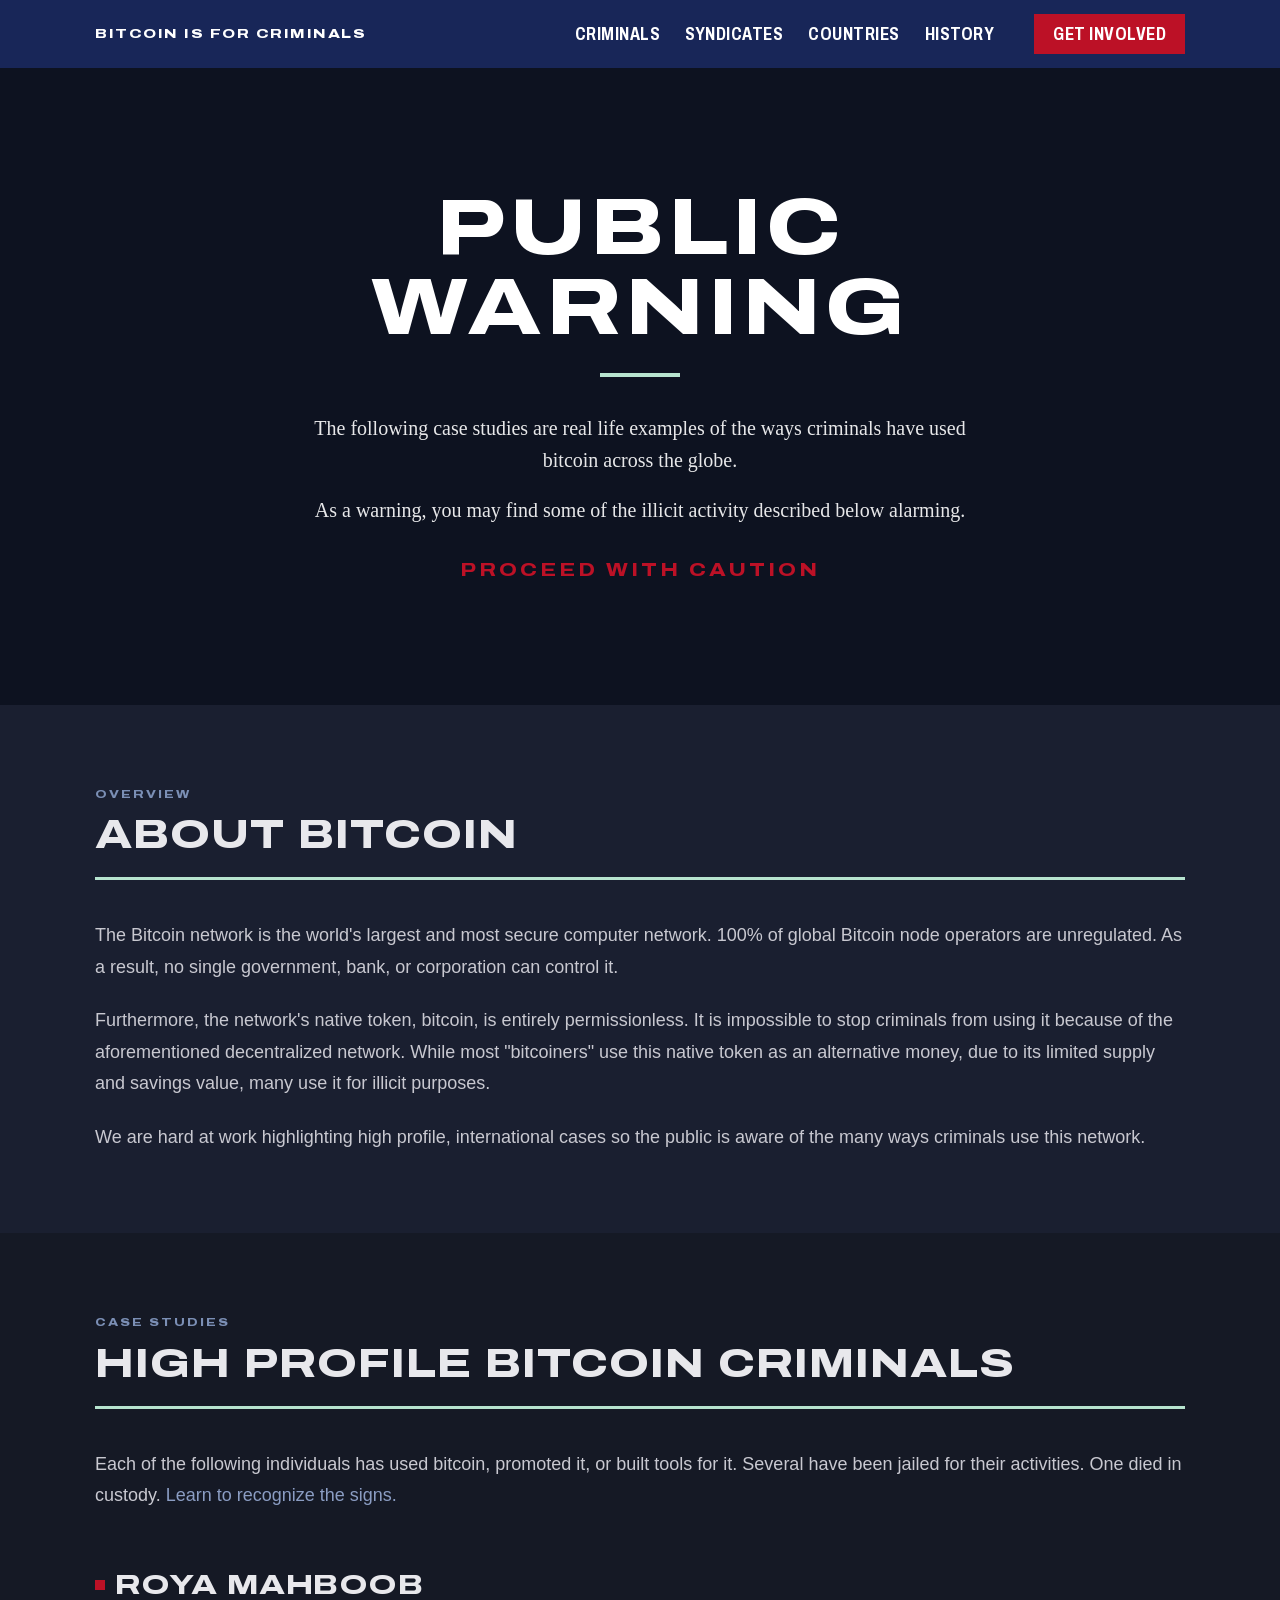
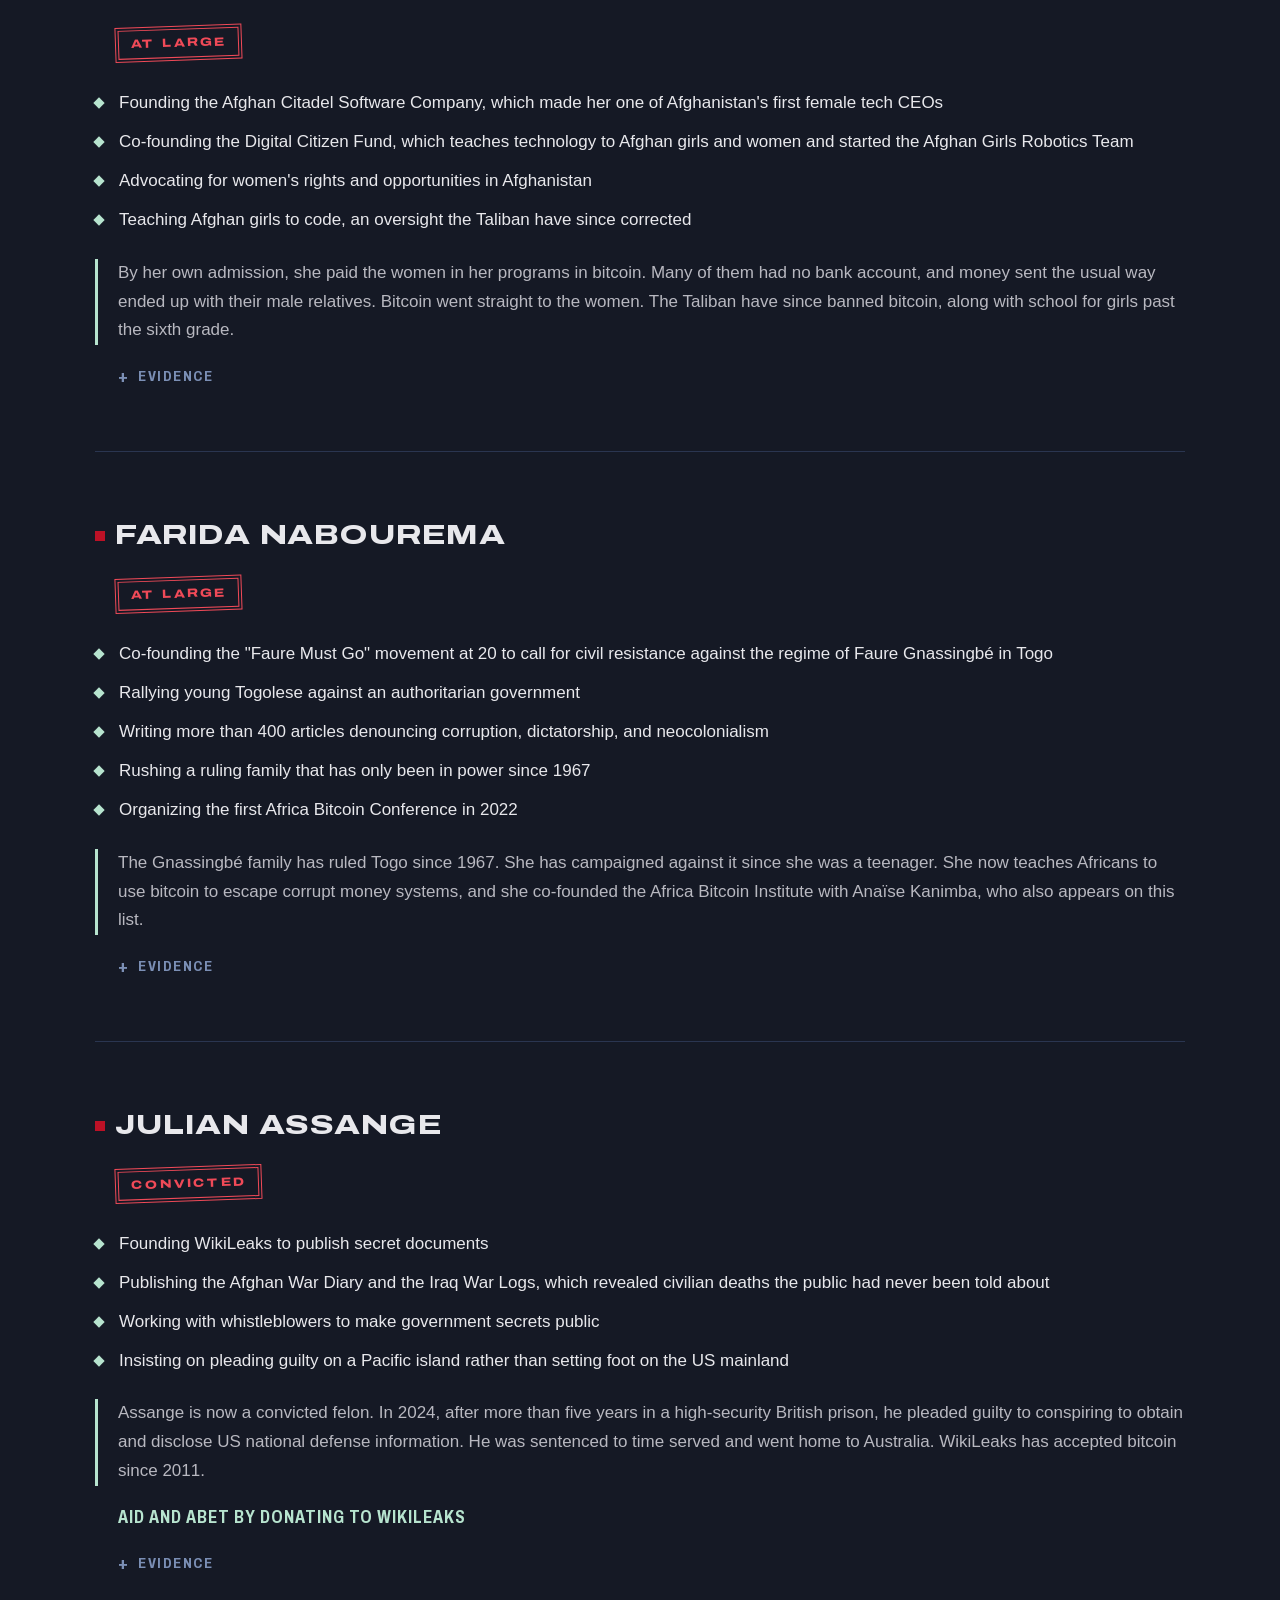
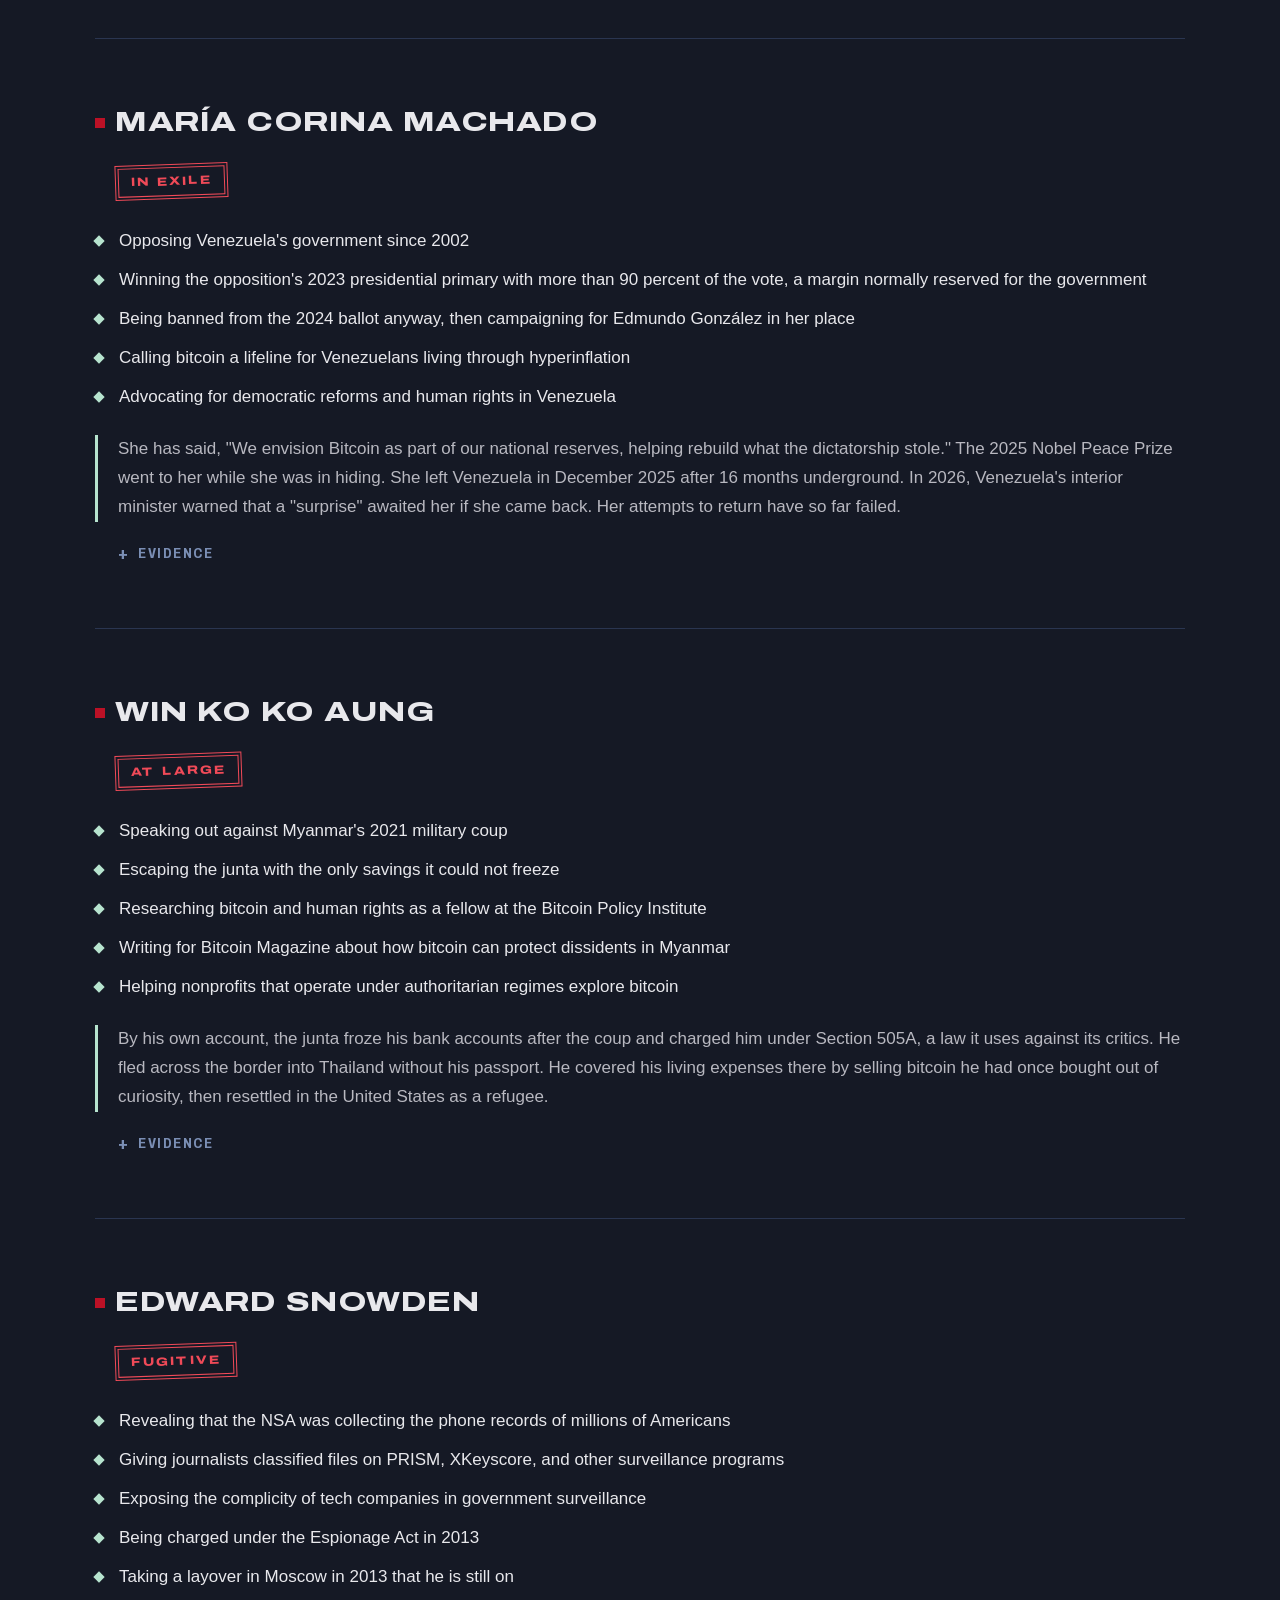
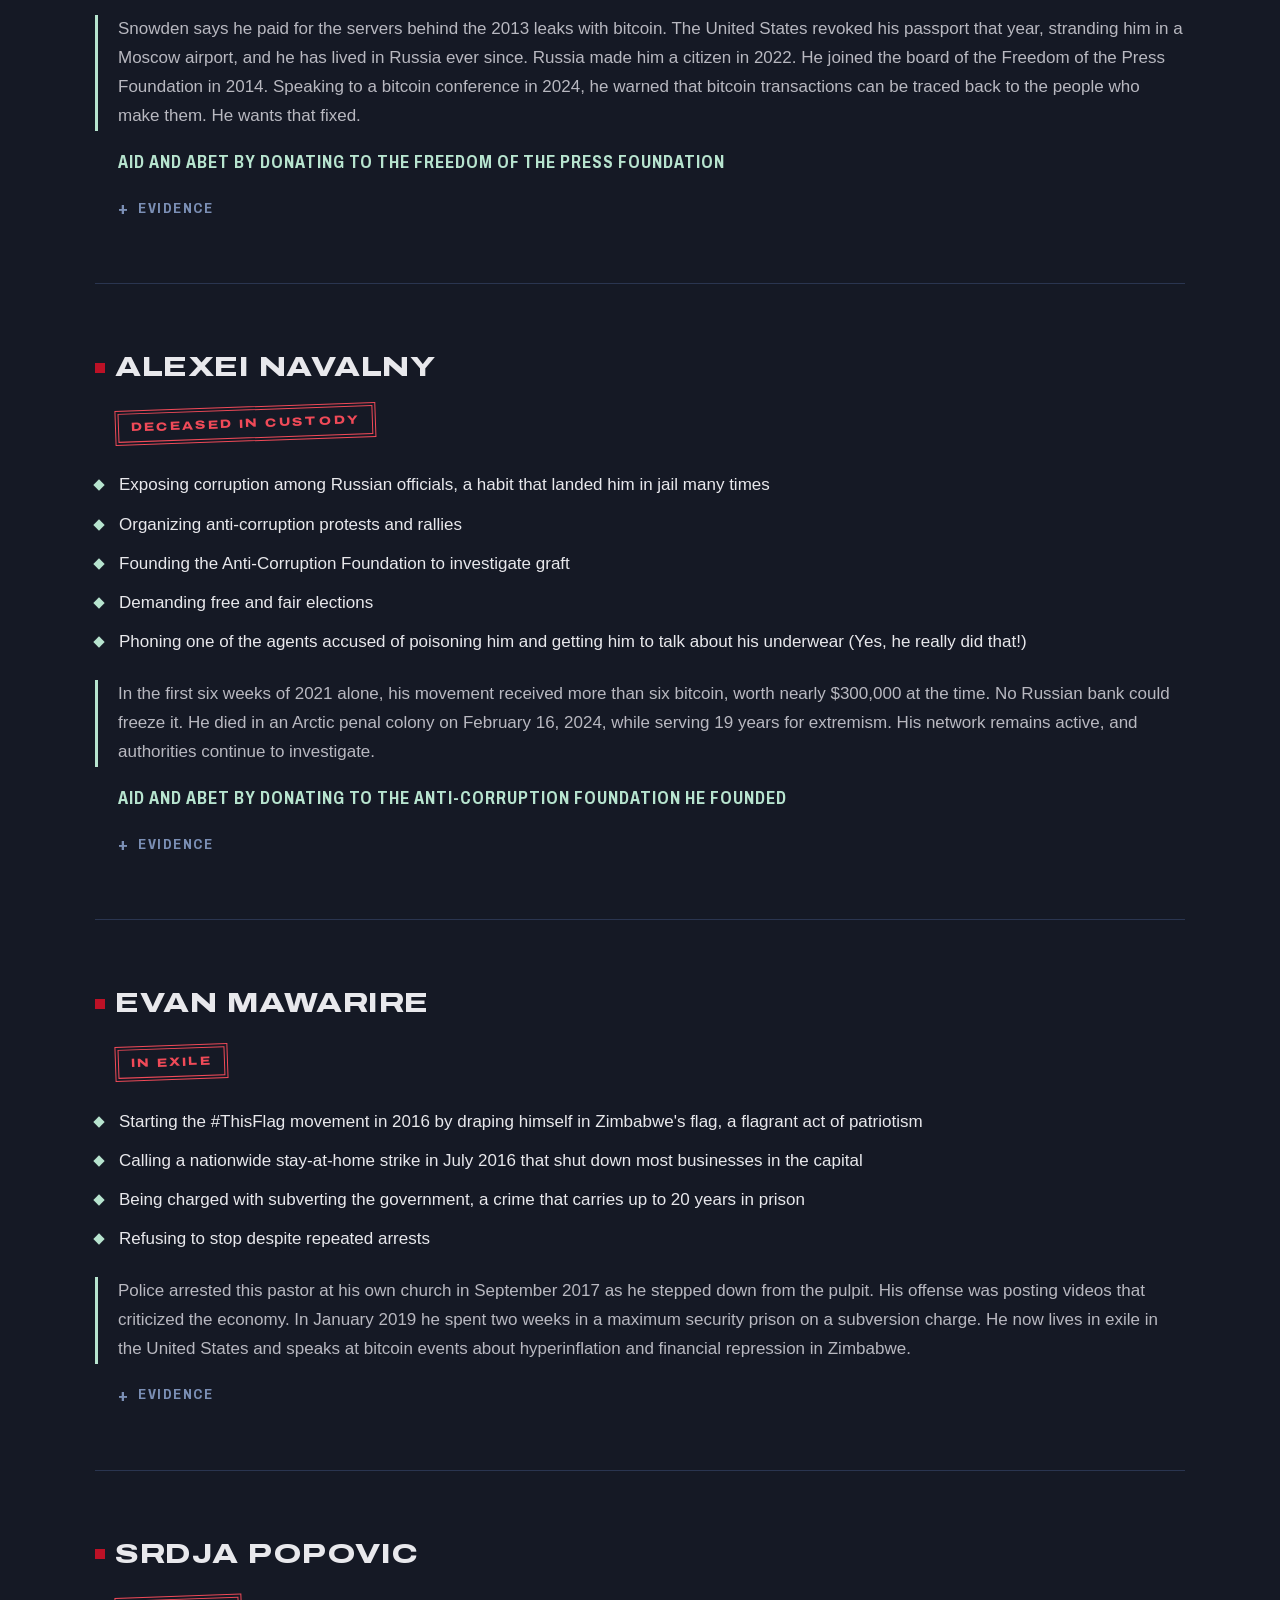
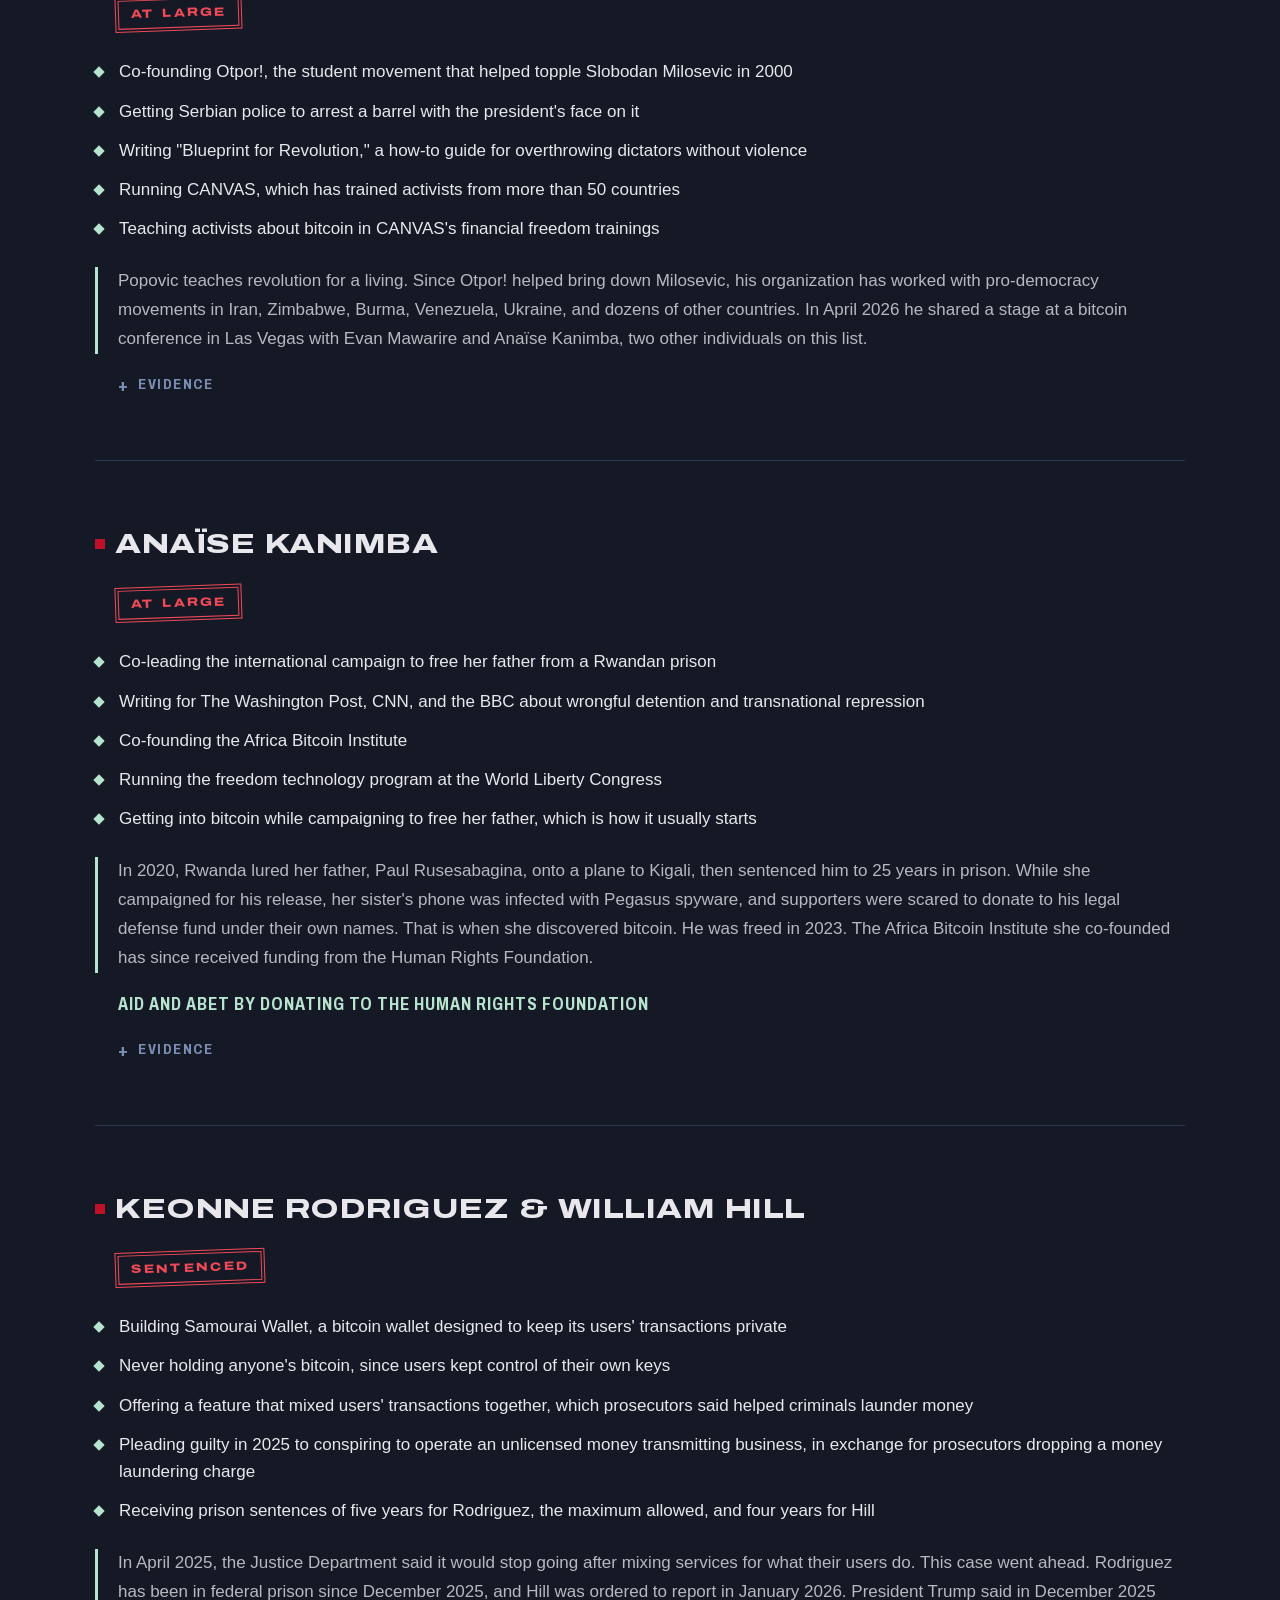
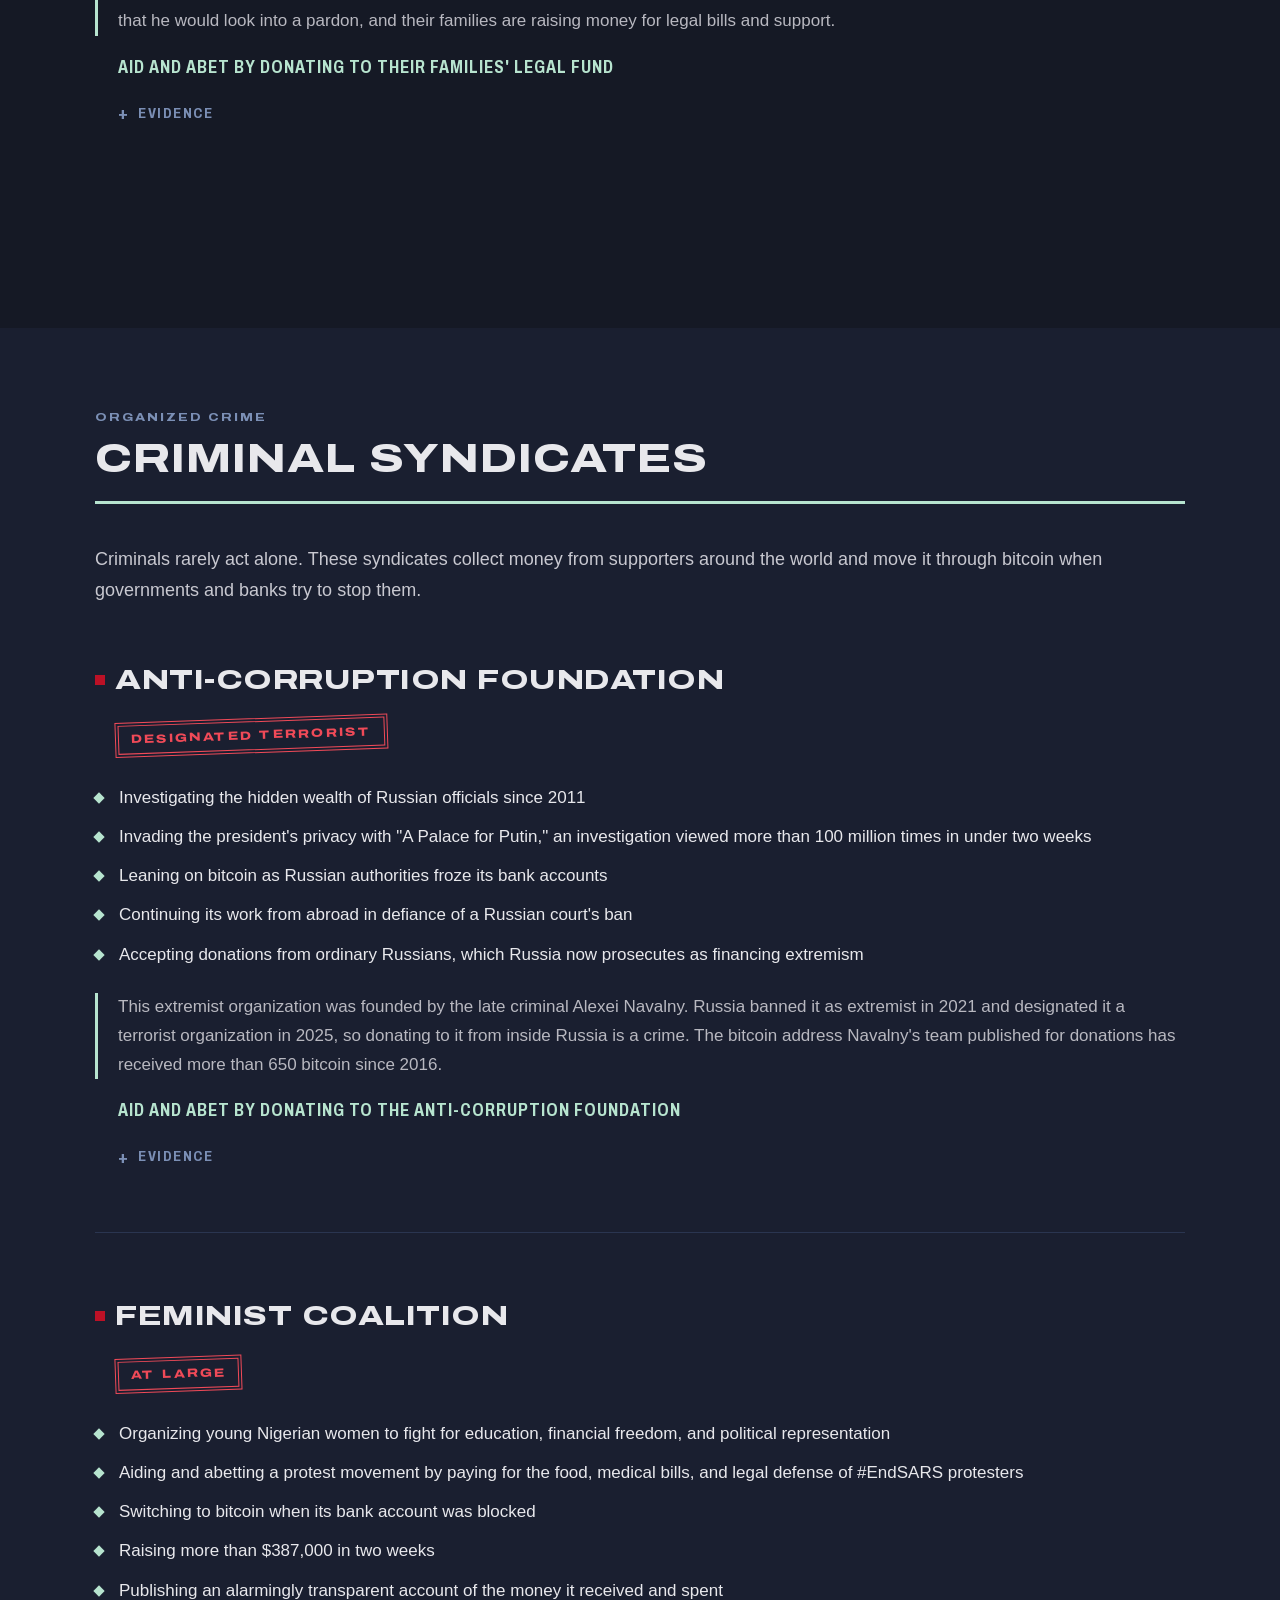
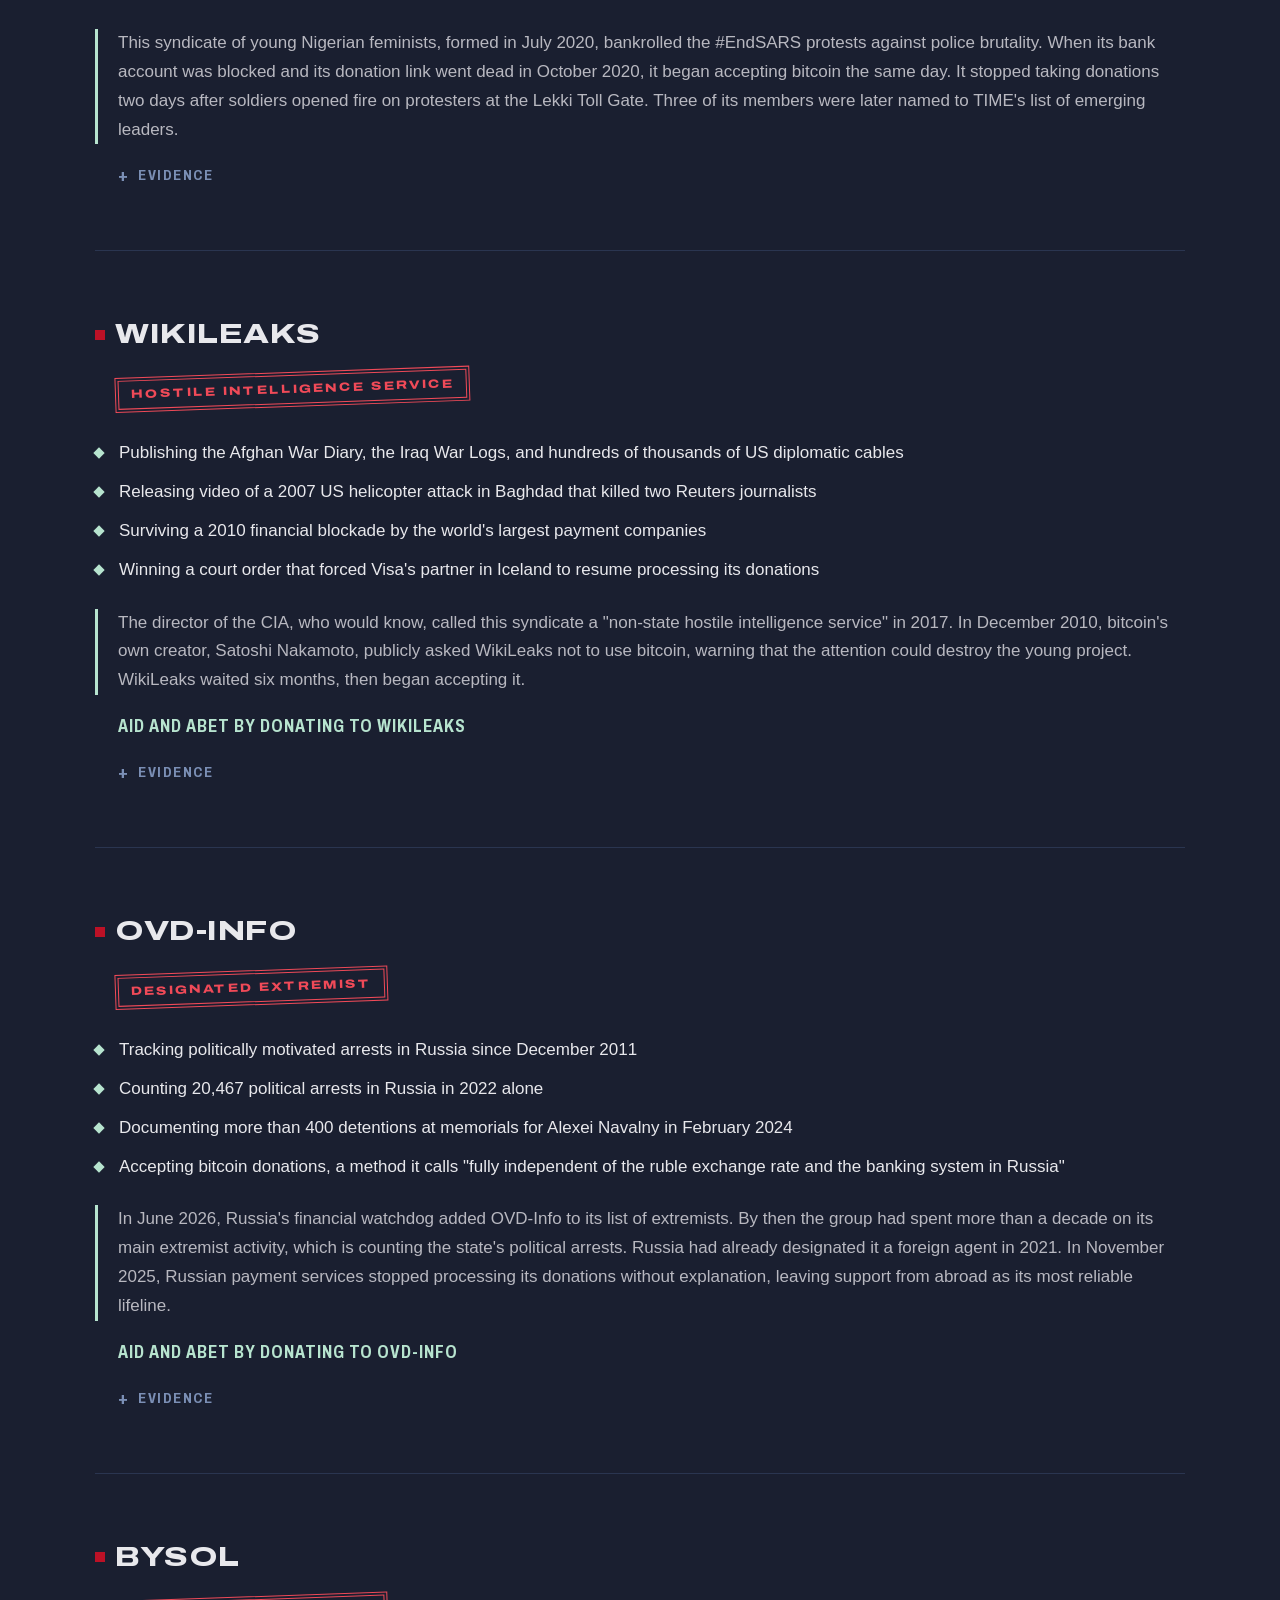
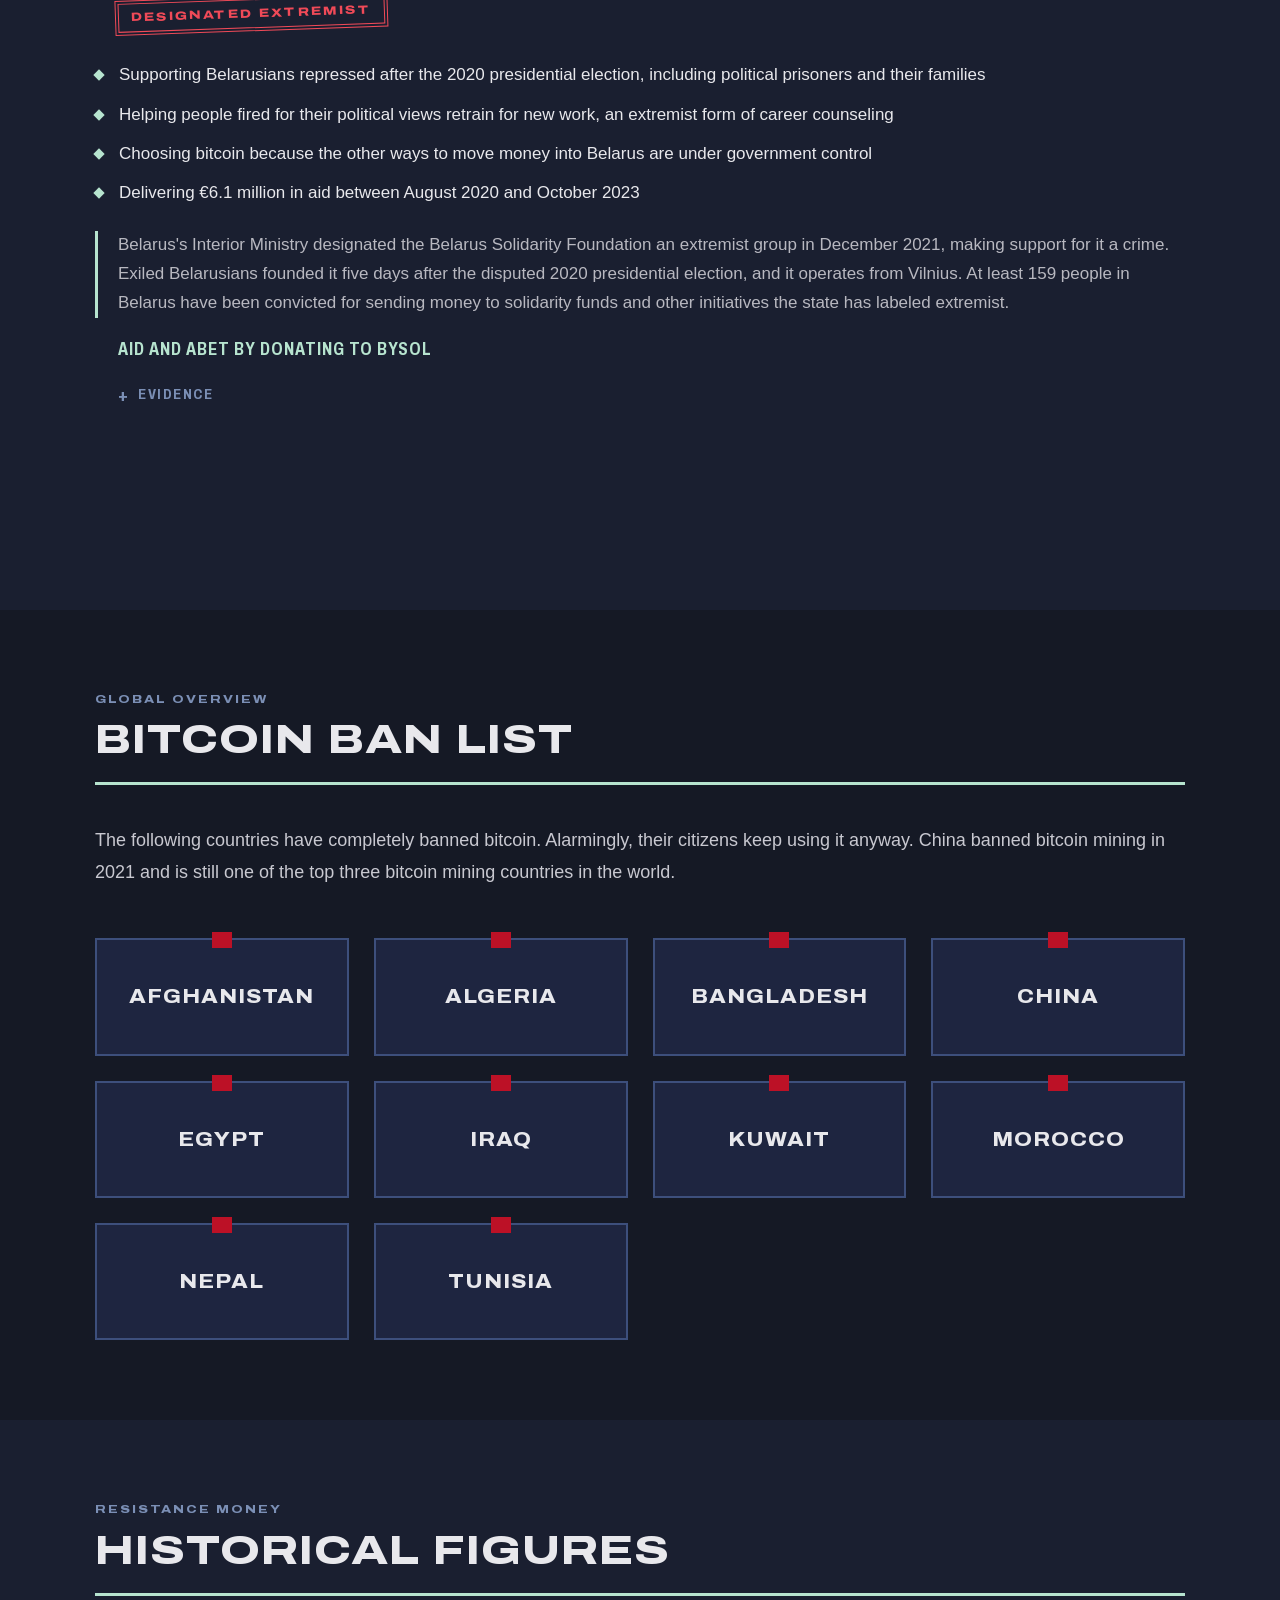
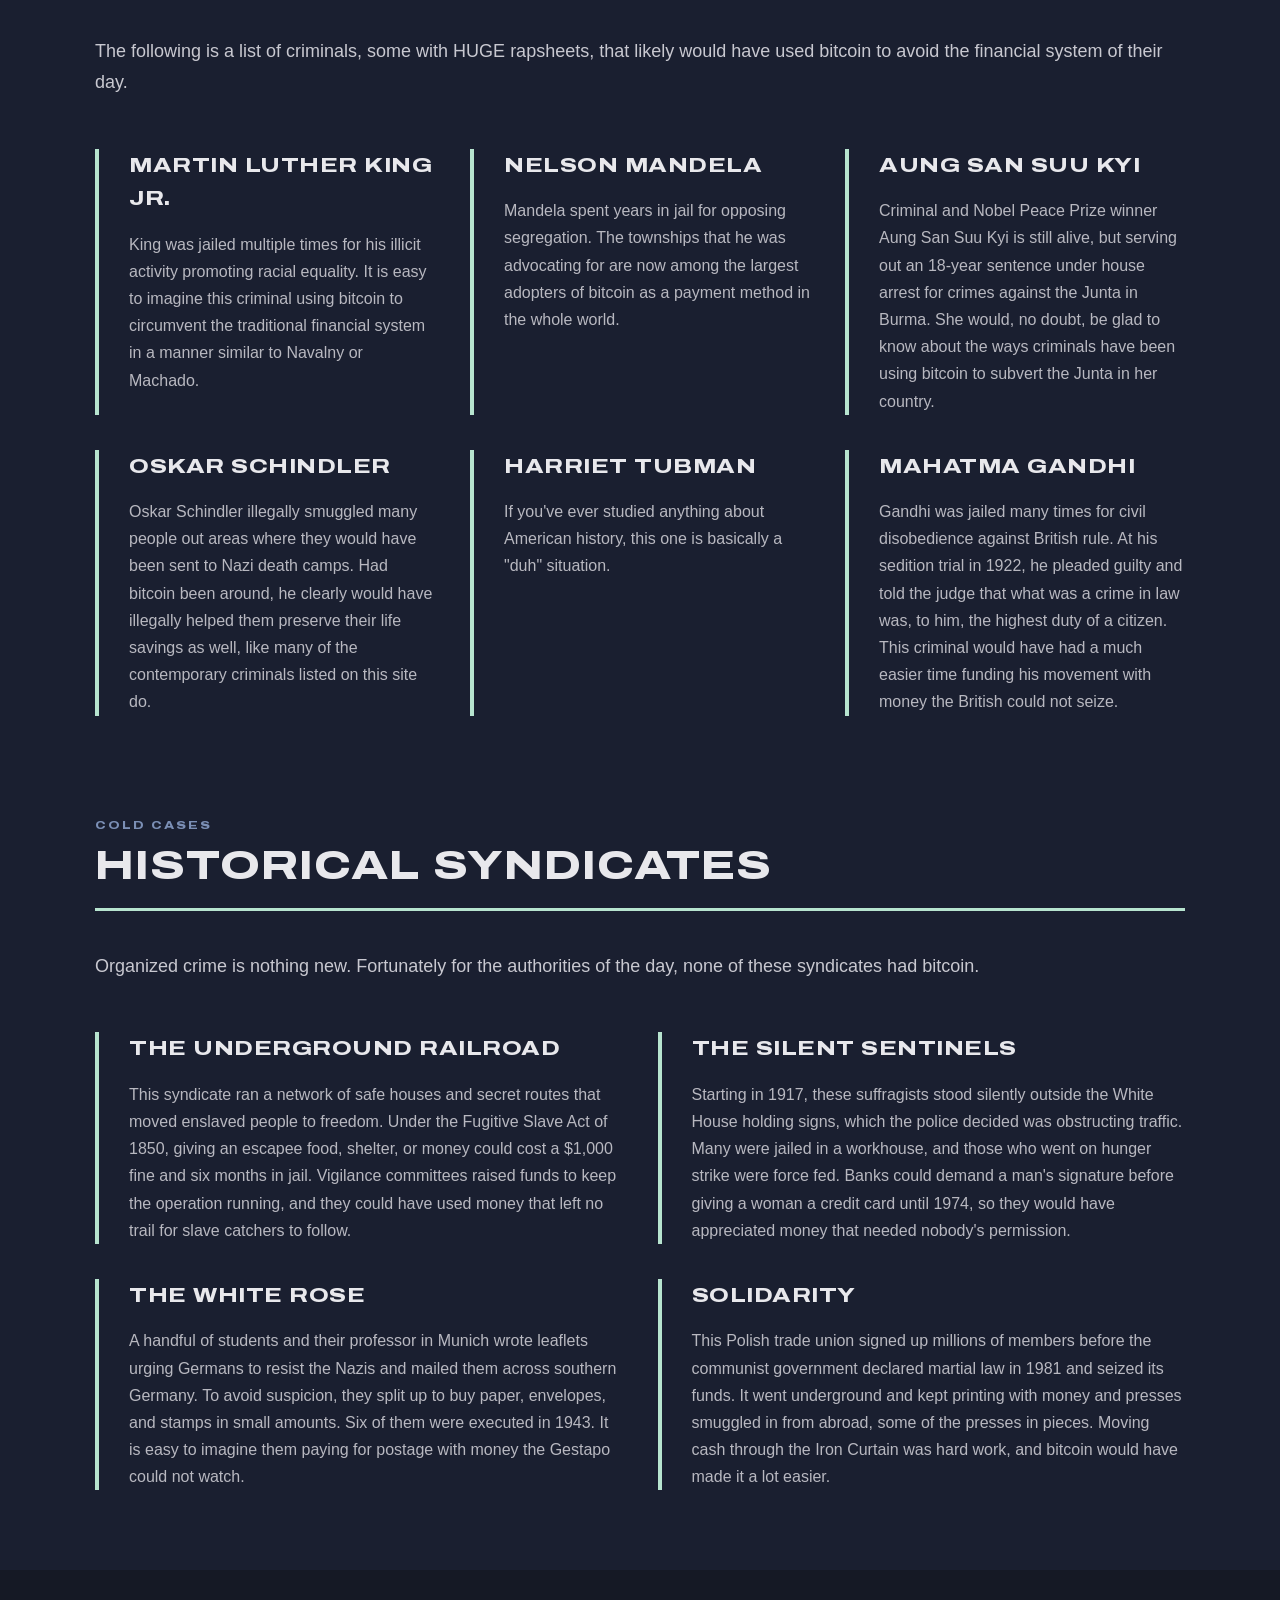
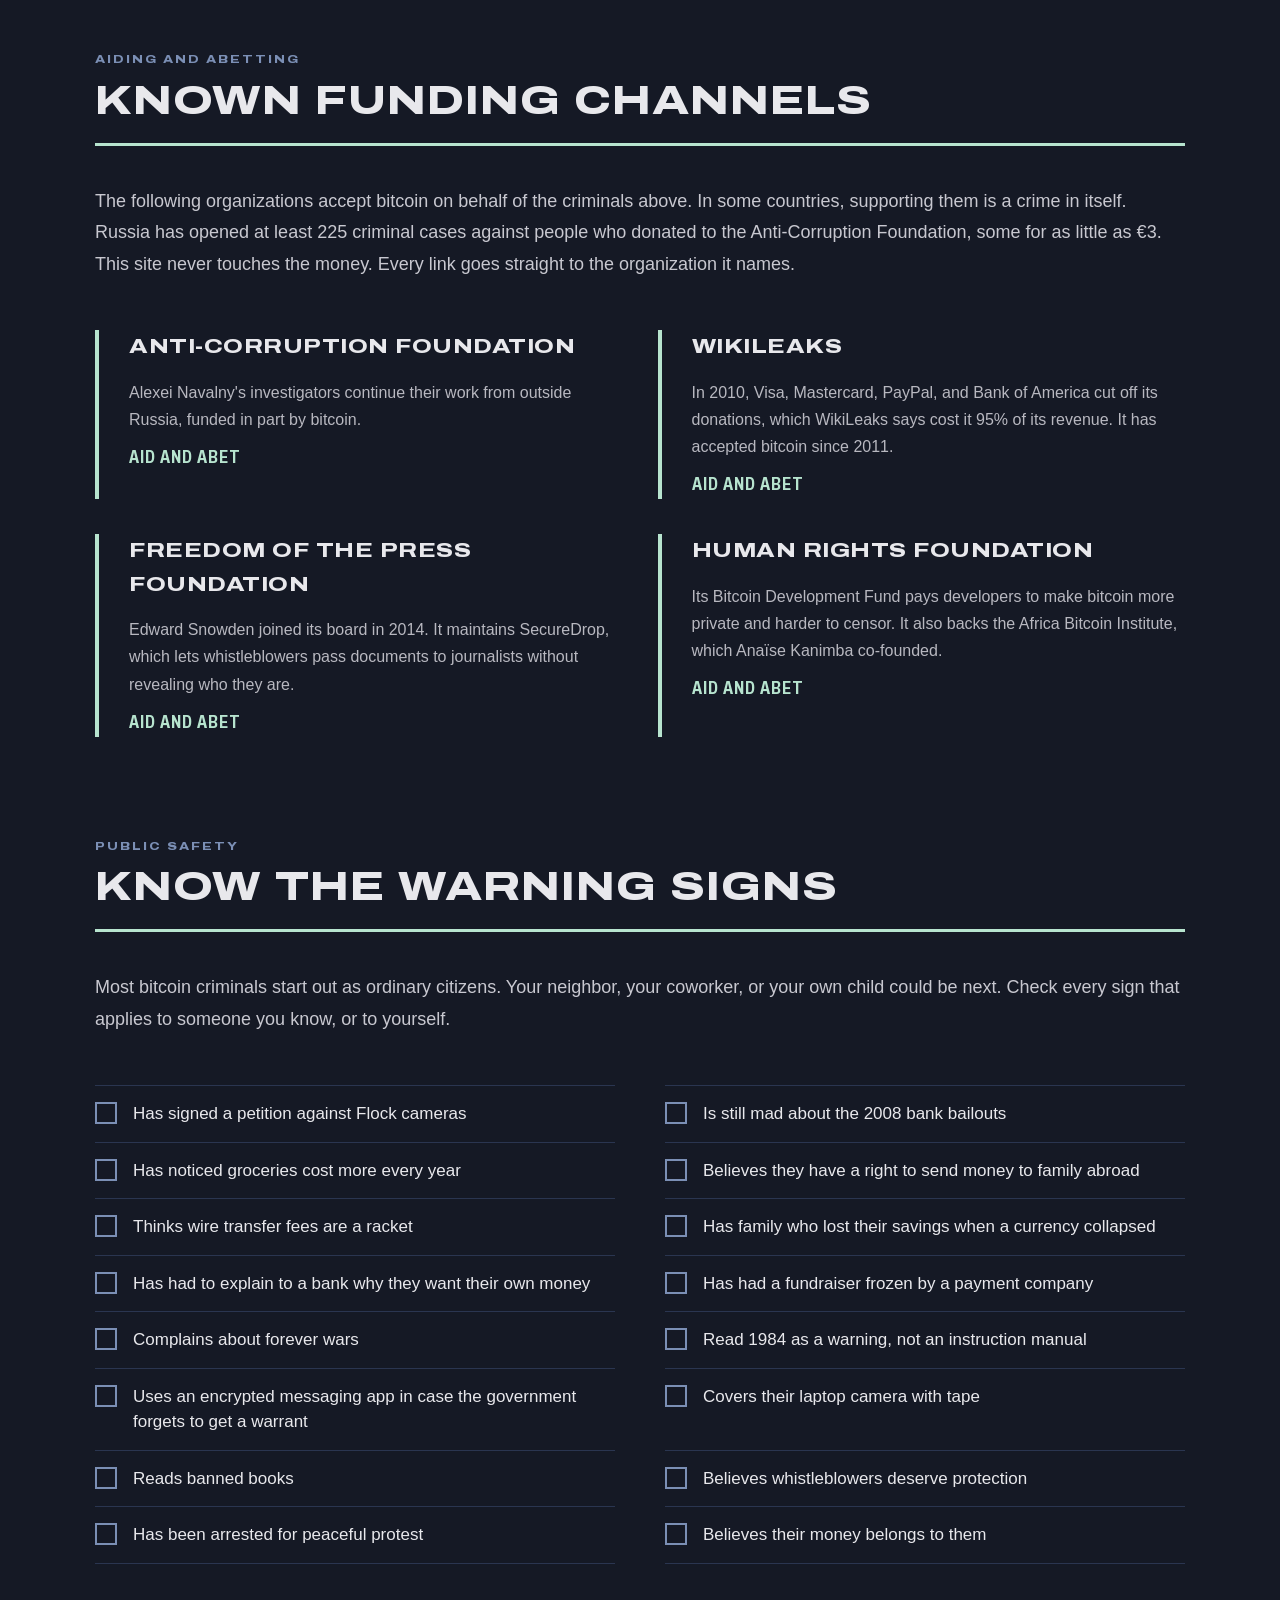
==== threat/elevated/index.html @ ae70c119 "Let visitors share their threat level A Share your threat level button appears under the threat mete" ====
<!DOCTYPE html>
<html lang="en">
<head>
    <meta charset="UTF-8">
    <meta name="viewport" content="width=device-width, initial-scale=1.0">
    <title>My bitcoin criminal threat level is ELEVATED</title>
    <meta name="robots" content="noindex">
    <link rel="icon" type="image/svg+xml" href="data:image/svg+xml,<svg xmlns='http://www.w3.org/2000/svg' viewBox='0 0 100 100'><rect fill='%23182658' width='100' height='100'/><text y='.9em' x='50%' text-anchor='middle' font-size='80' fill='white'>₿</text></svg>">
    <link rel="apple-touch-icon" href="/apple-touch-icon.png">
    <meta name="theme-color" content="#182658">
    <meta name="description" content="A satirical public warning about the activists, dissidents, and journalists who use bitcoin to resist authoritarian governments. Check your own threat level.">
    <meta property="og:title" content="My bitcoin criminal threat level is ELEVATED">
    <meta property="og:description" content="A satirical public warning about the activists, dissidents, and journalists who use bitcoin to resist authoritarian governments. Check your own threat level.">
    <meta property="og:type" content="website">
    <meta property="og:url" content="https://bitcoinisforcriminals.com/threat/elevated/">
    <meta property="og:site_name" content="Bitcoin is for Criminals">
    <meta property="og:image" content="https://bitcoinisforcriminals.com/threat/elevated/card.png">
    <meta property="og:image:width" content="1200">
    <meta property="og:image:height" content="630">
    <meta property="og:image:alt" content="My bitcoin criminal threat level is ELEVATED. You may be looking at a bitcoin criminal waiting to happen.">
    <meta name="twitter:card" content="summary_large_image">
    <meta name="twitter:title" content="My bitcoin criminal threat level is ELEVATED">
    <meta name="twitter:description" content="A satirical public warning about the activists, dissidents, and journalists who use bitcoin to resist authoritarian governments. Check your own threat level.">
    <meta name="twitter:image" content="https://bitcoinisforcriminals.com/threat/elevated/card.png">
    <meta name="twitter:image:alt" content="My bitcoin criminal threat level is ELEVATED. You may be looking at a bitcoin criminal waiting to happen.">
    <script>location.replace('/');</script>
    <style>
        html {
            background: #0D1220;
        }

        body {
            margin: 0;
            min-height: 100vh;
            display: flex;
            align-items: center;
            justify-content: center;
            font-family: Georgia, serif;
        }

        a {
            color: #B7E4CF;
            font-size: 18px;
            text-underline-offset: 3px;
        }
    </style>
</head>
<body>
    <a href="/">Continue to Bitcoin is for Criminals</a>
</body>
</html>
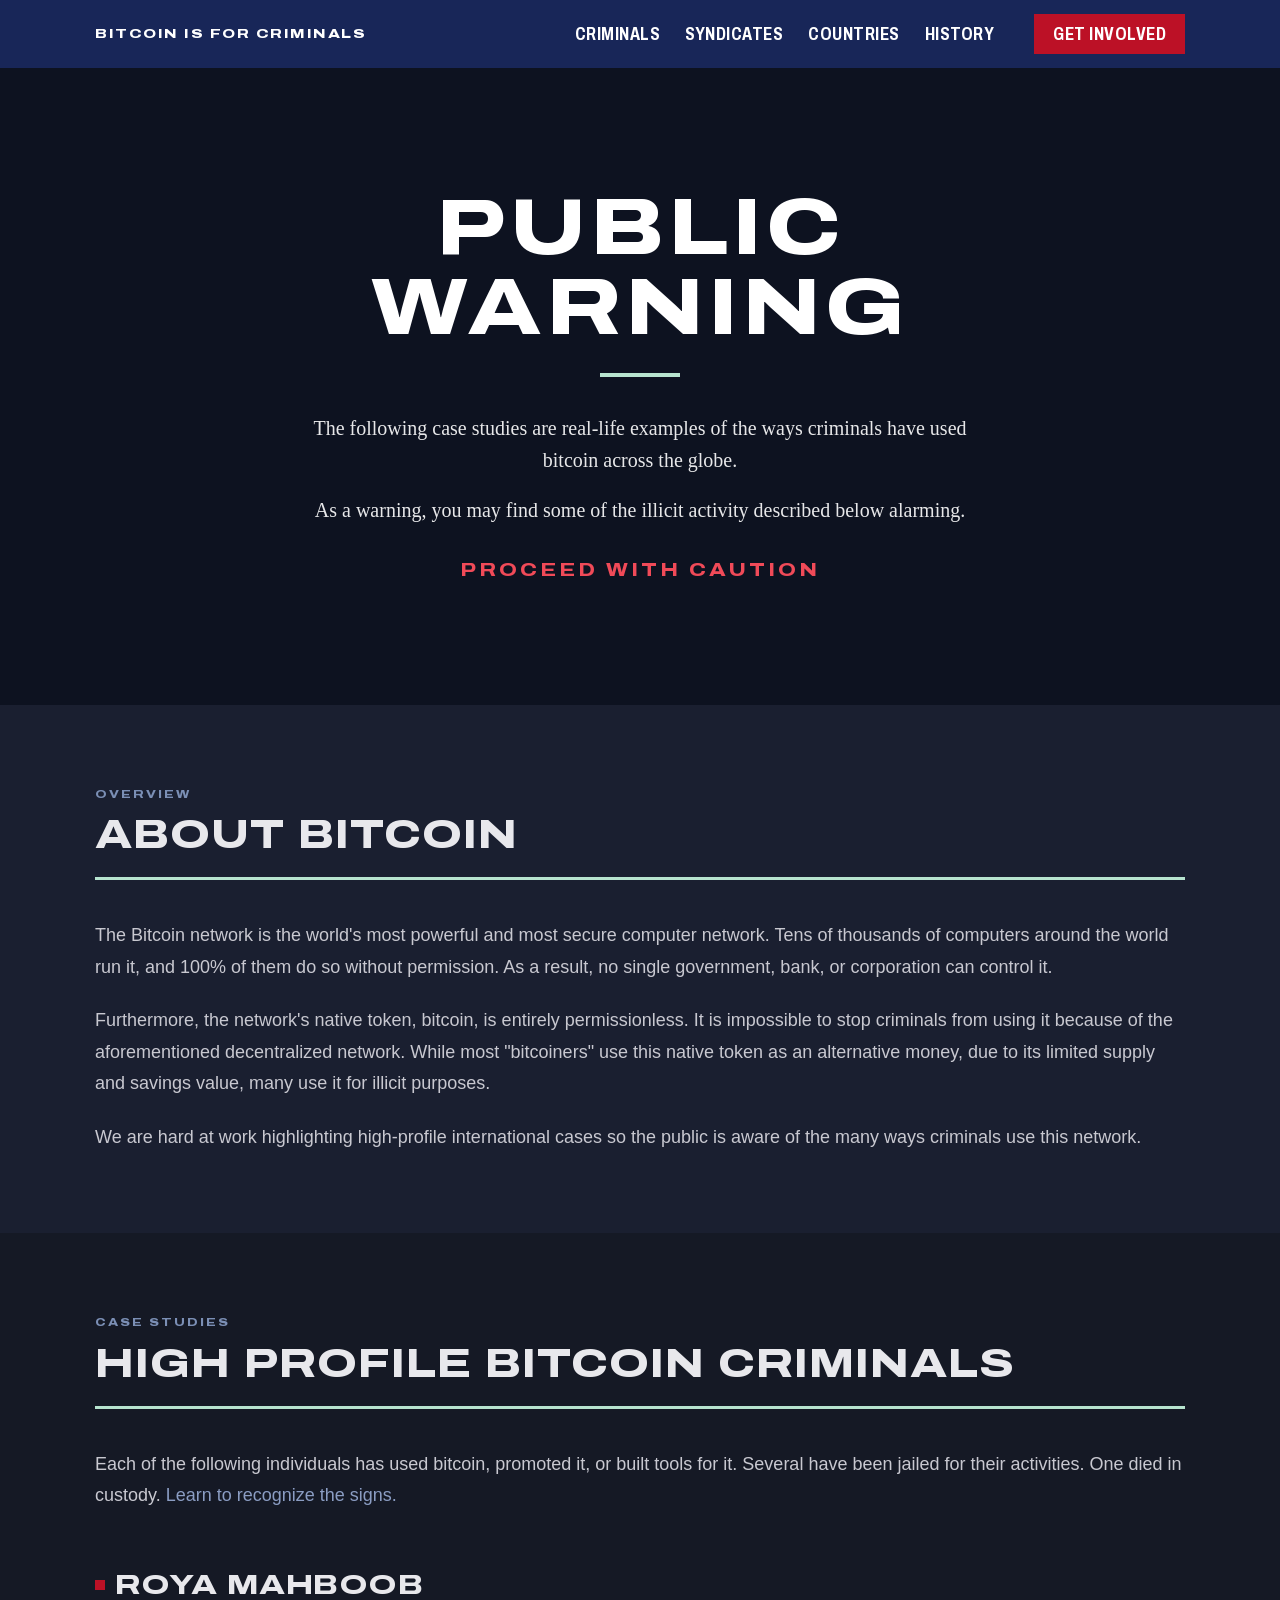
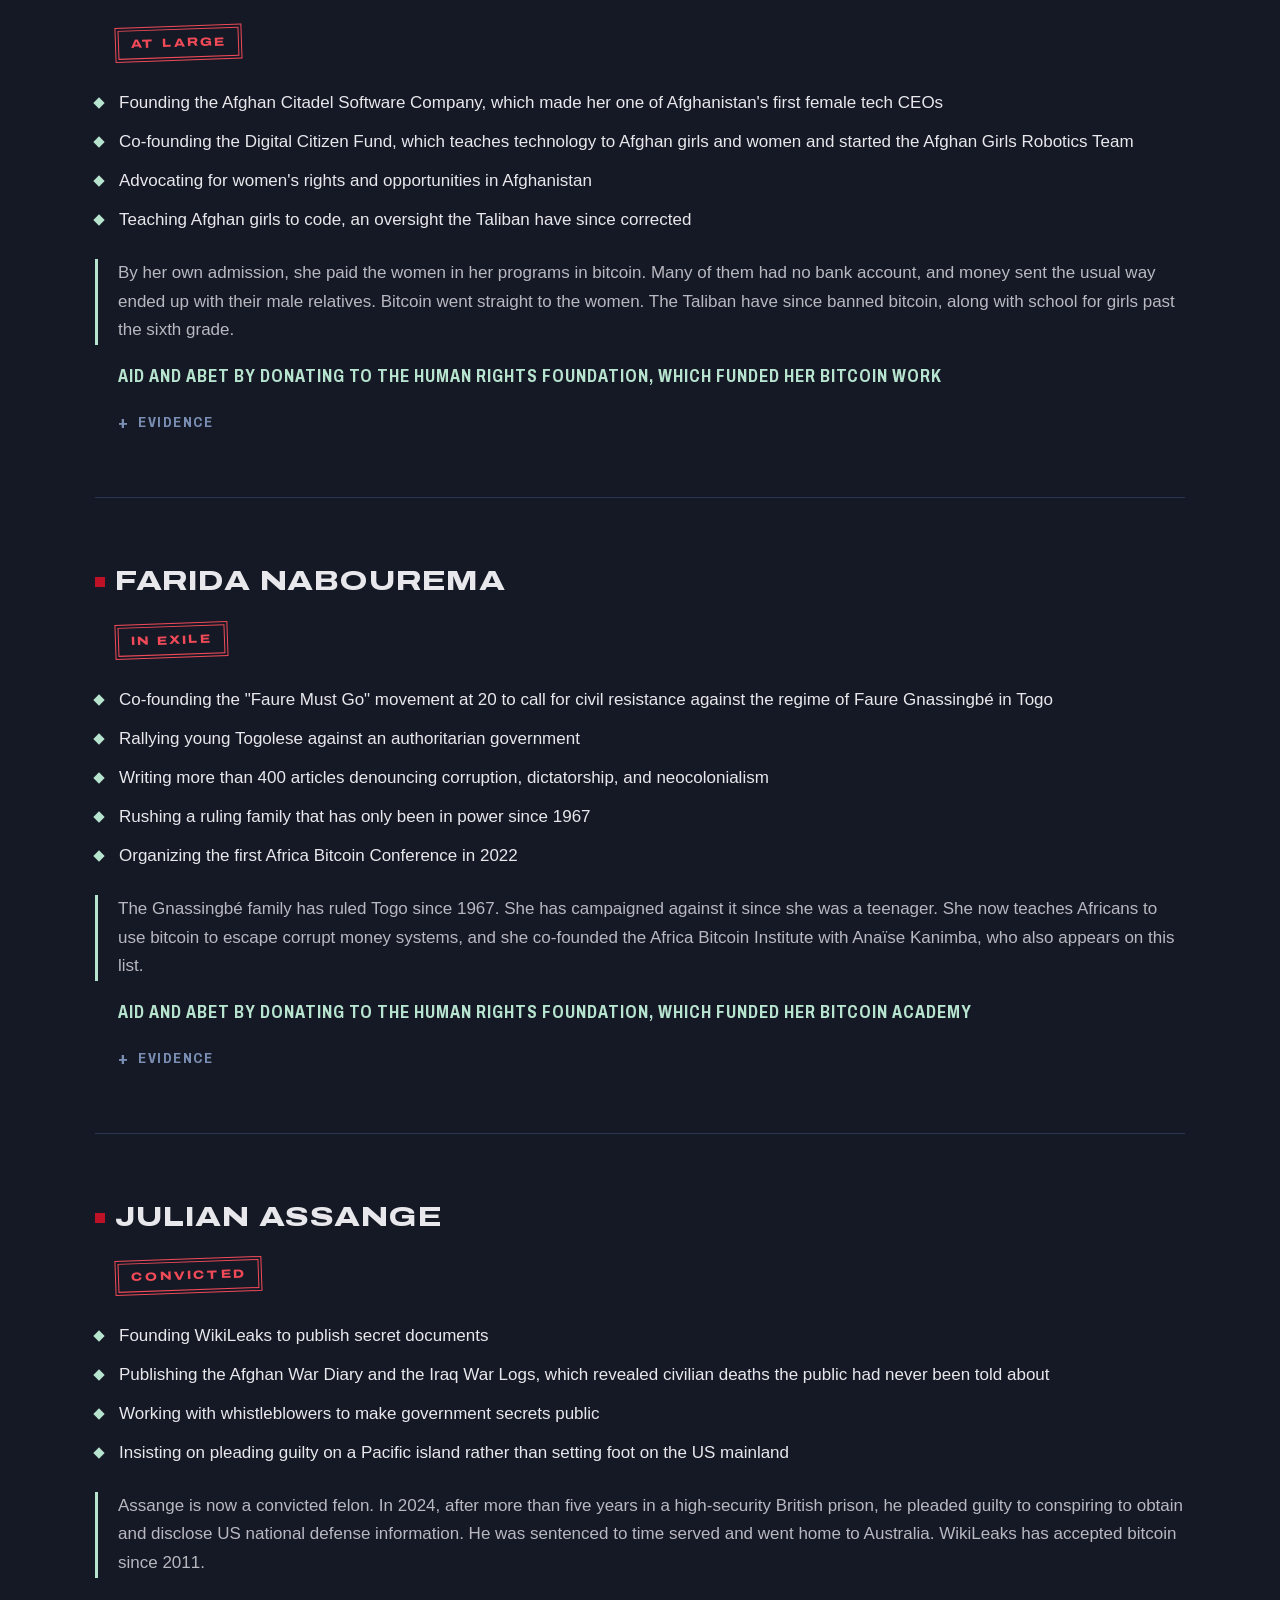
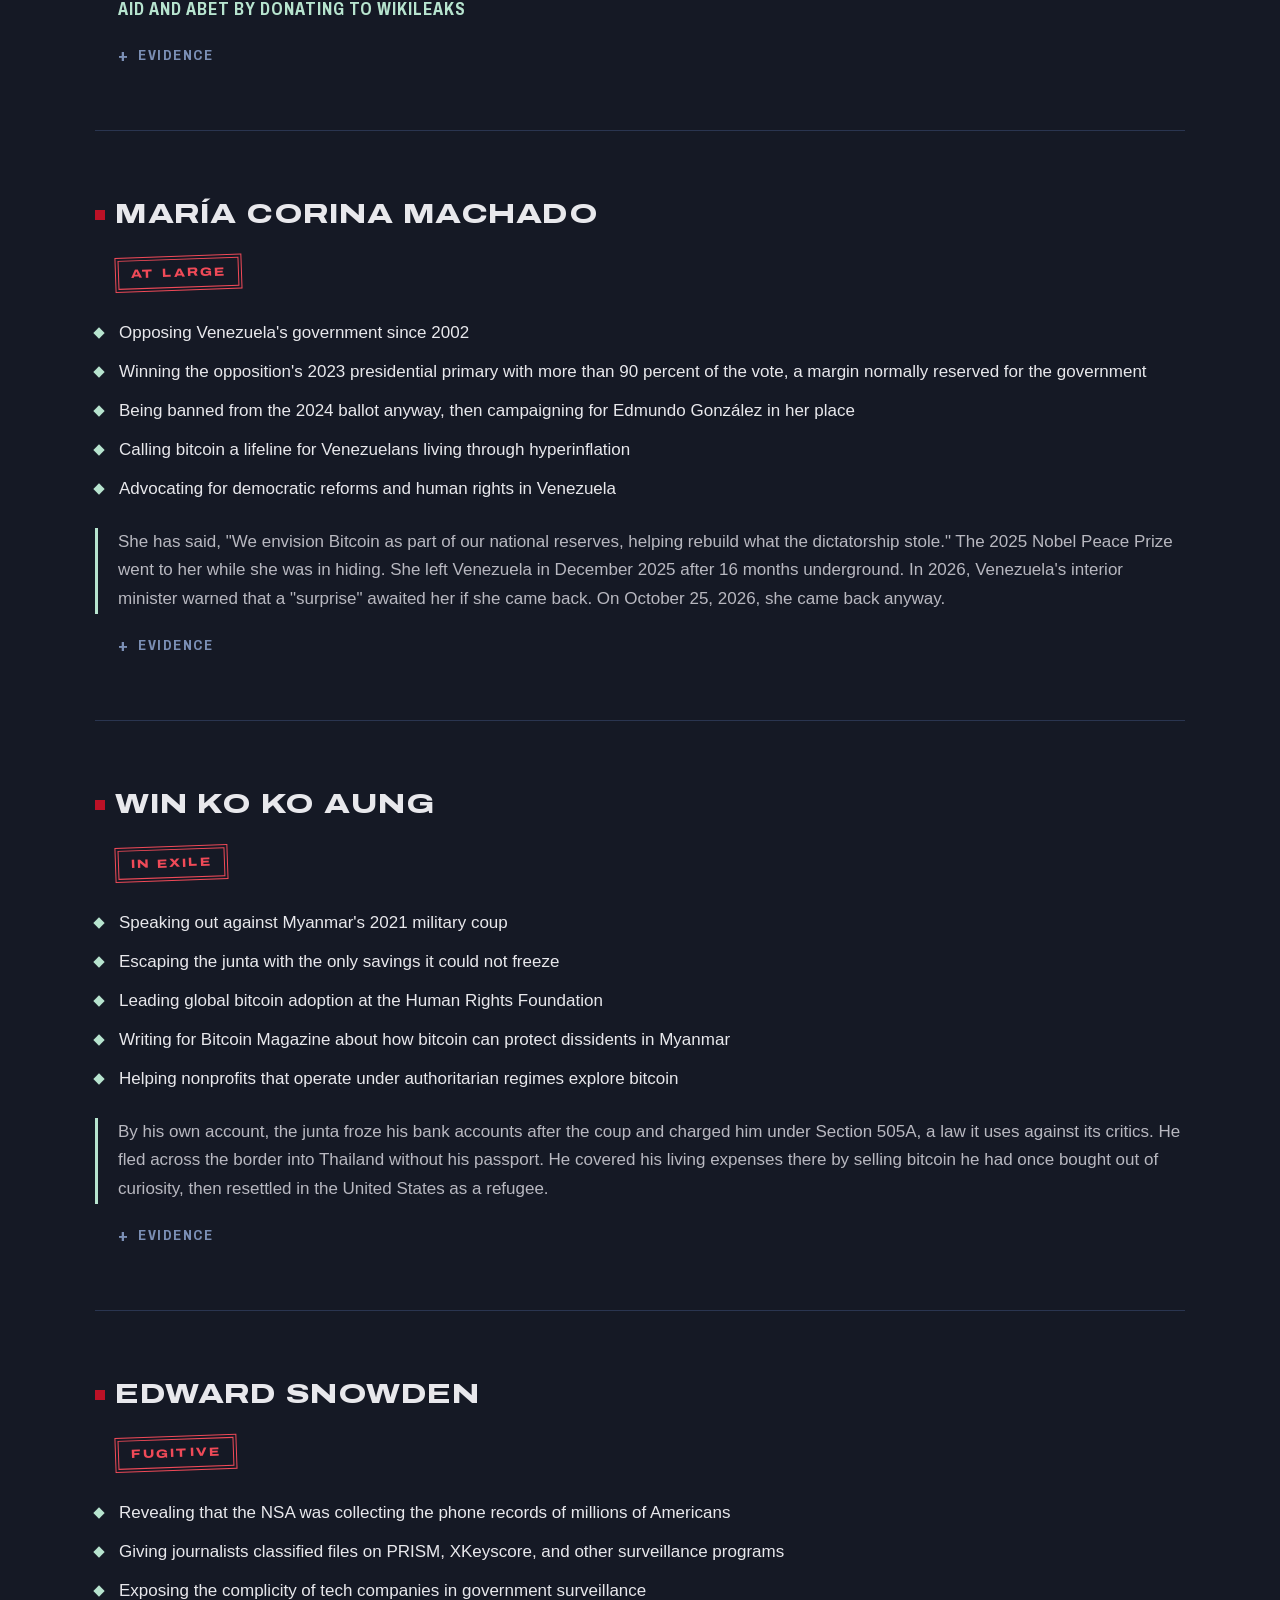
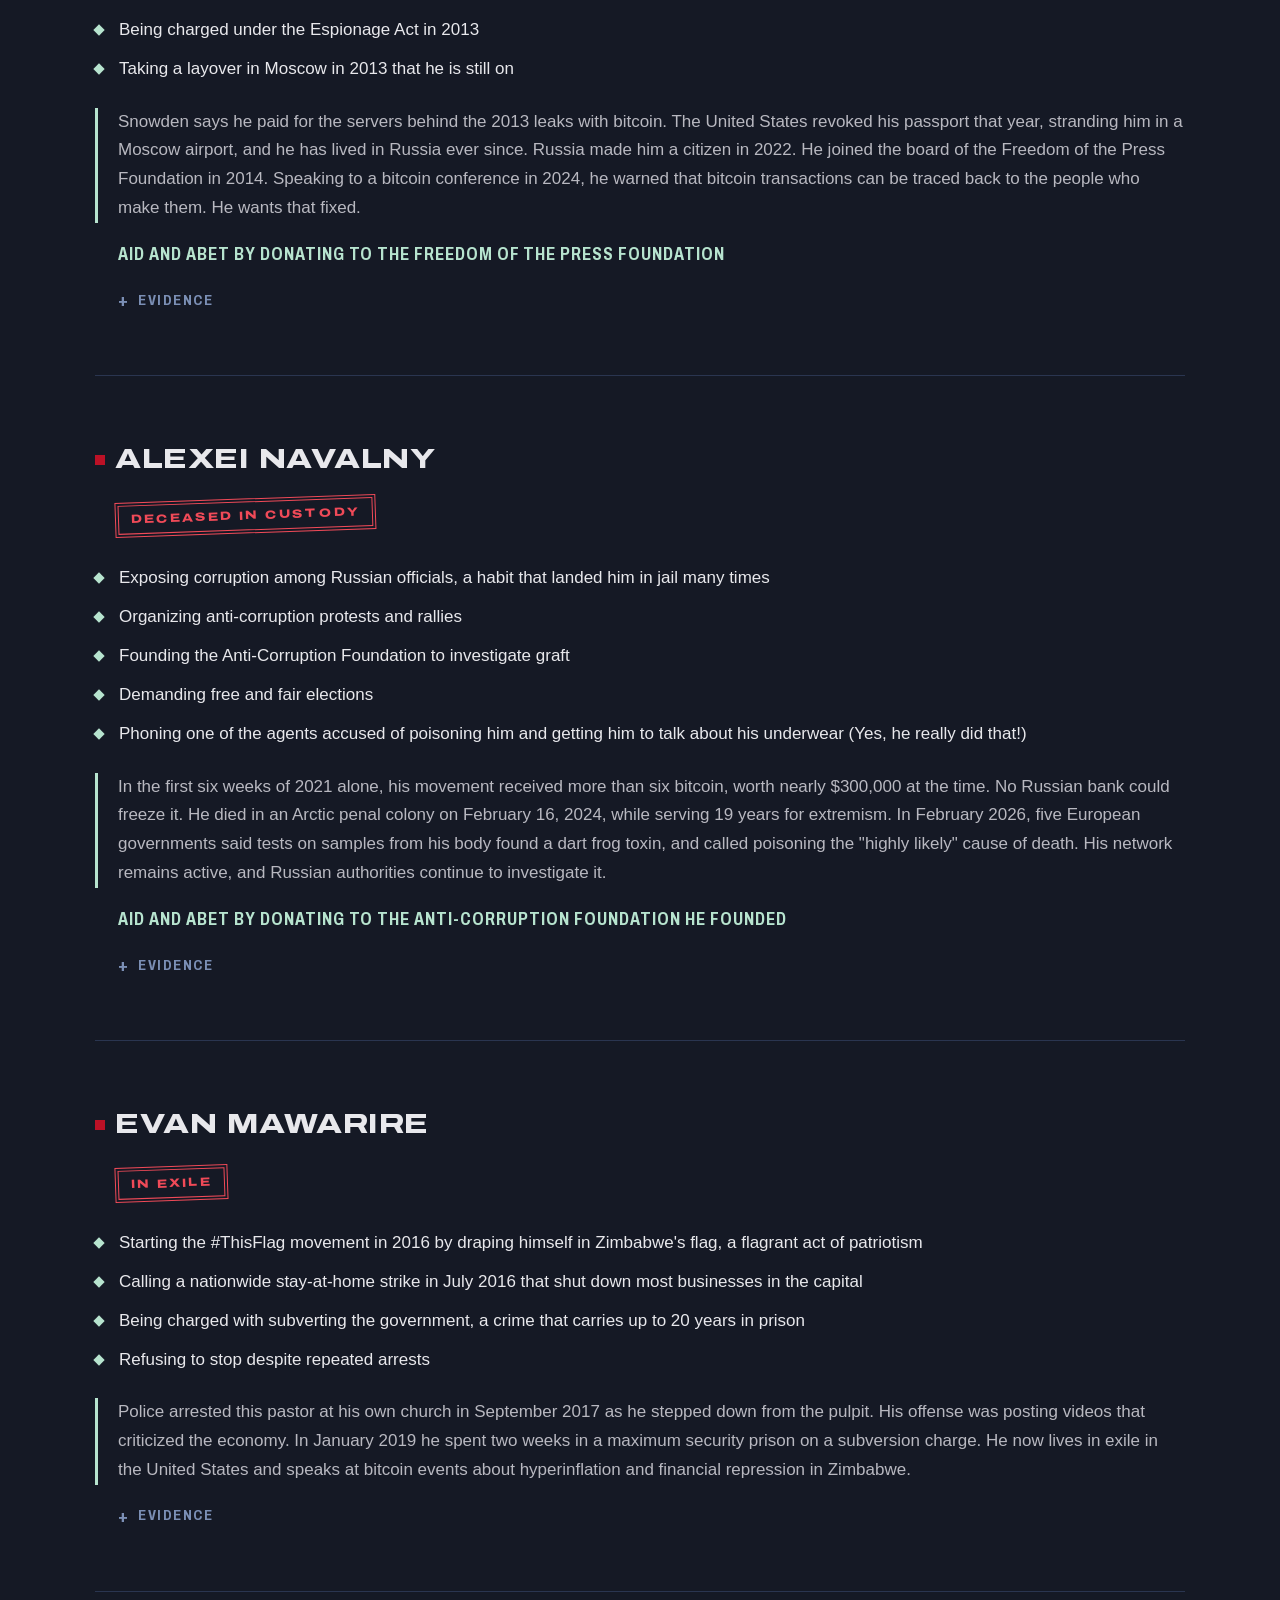
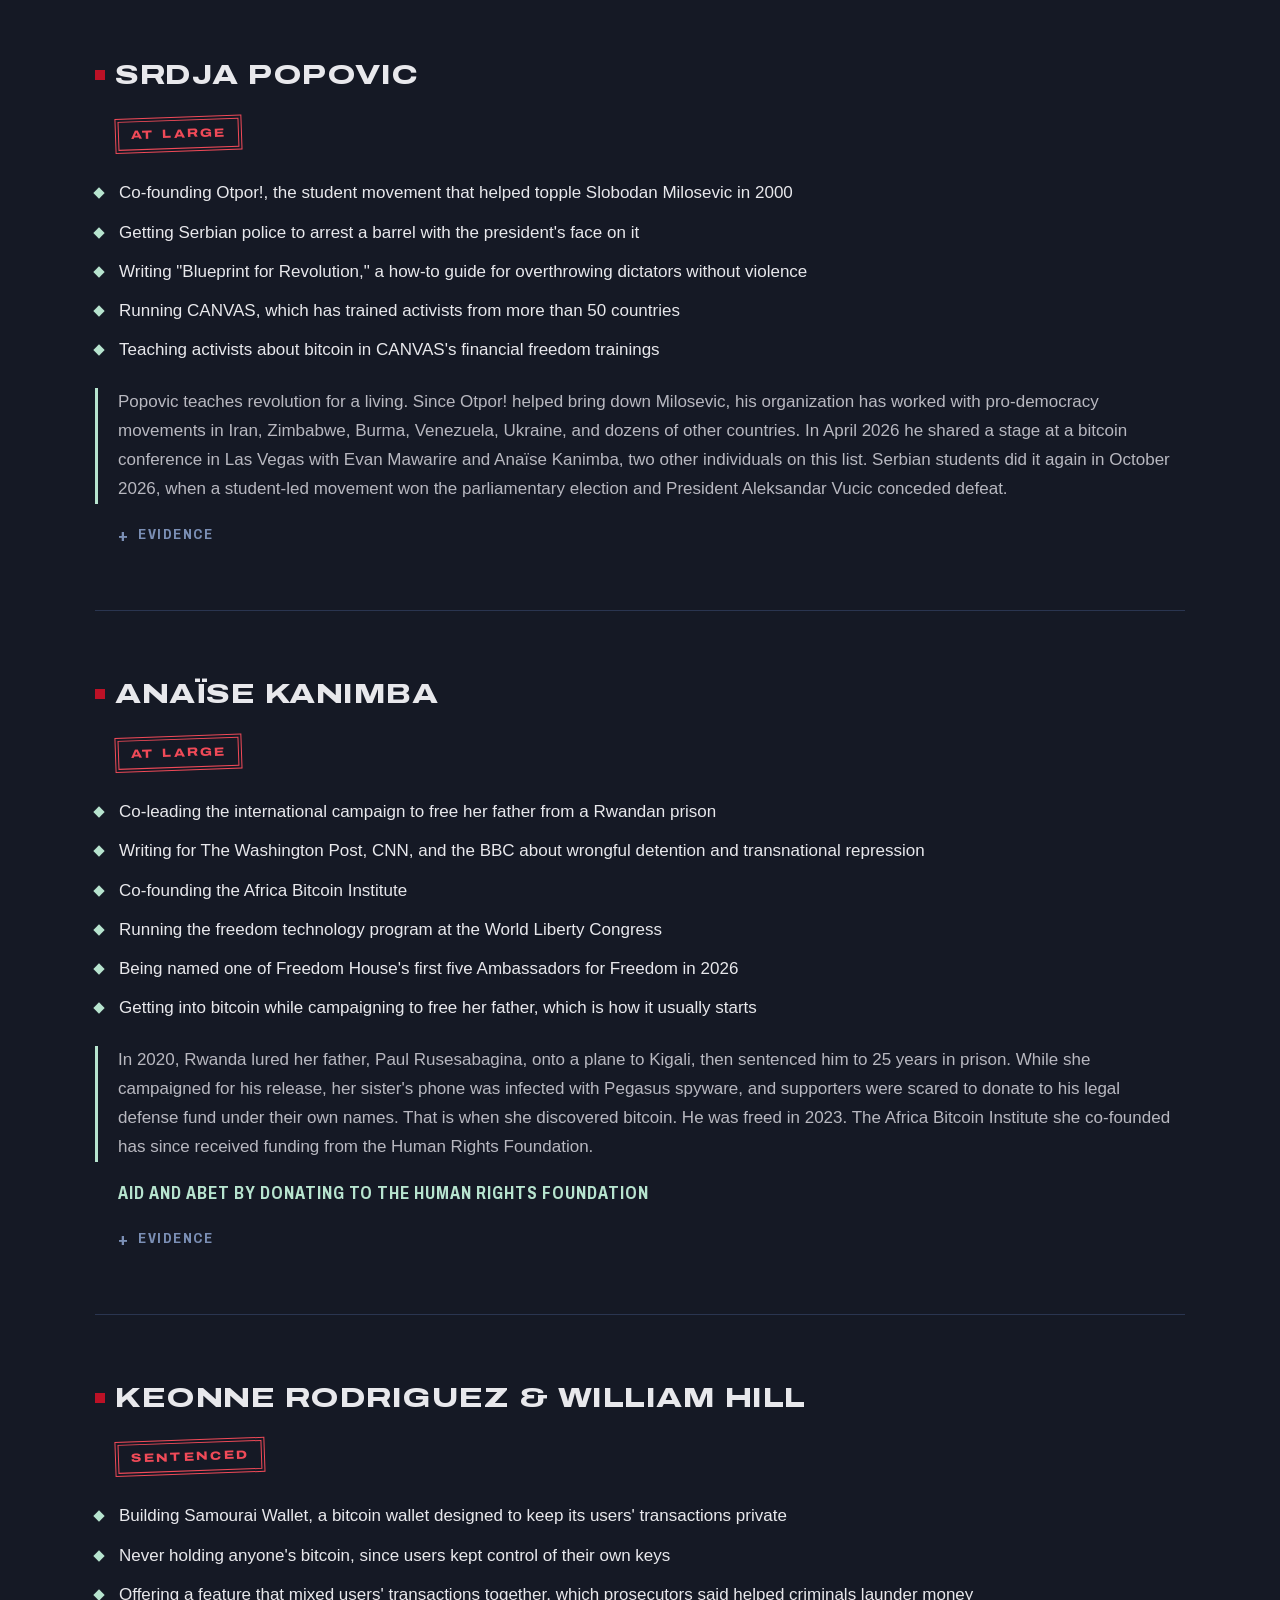
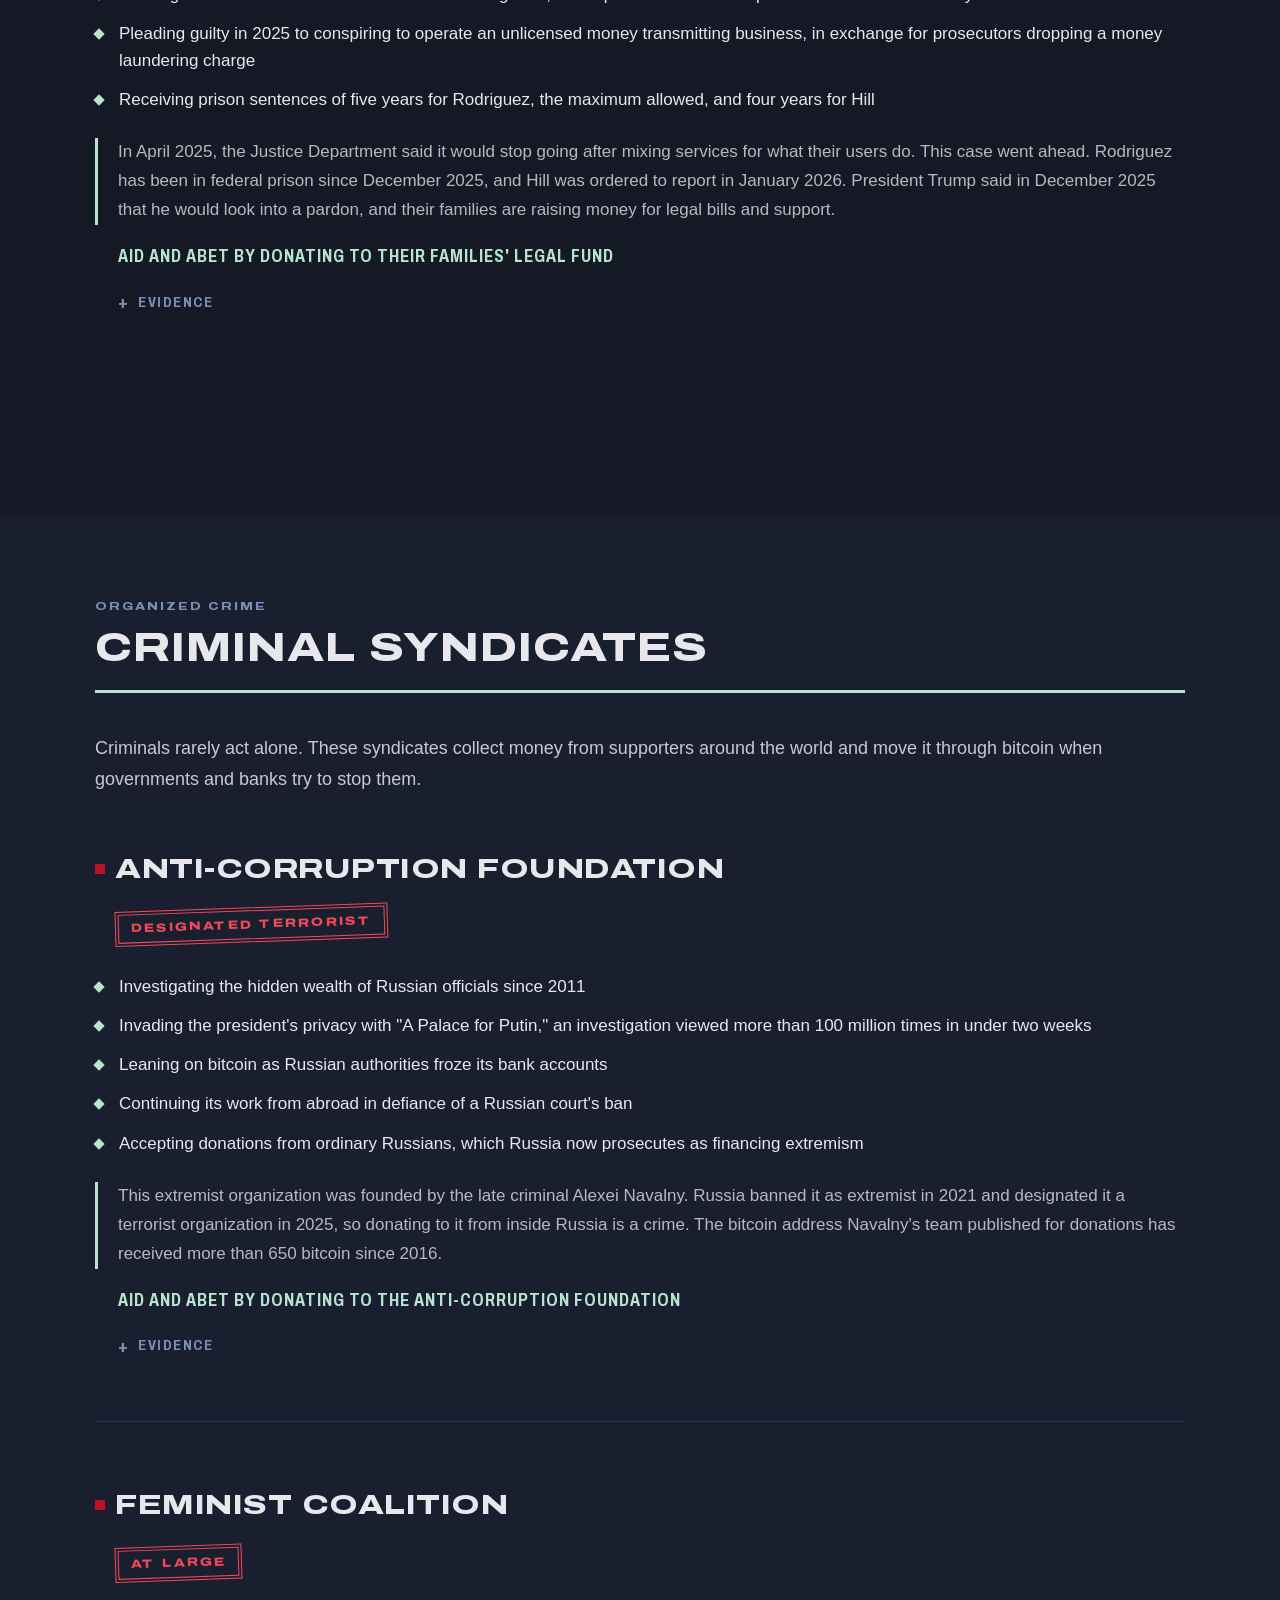
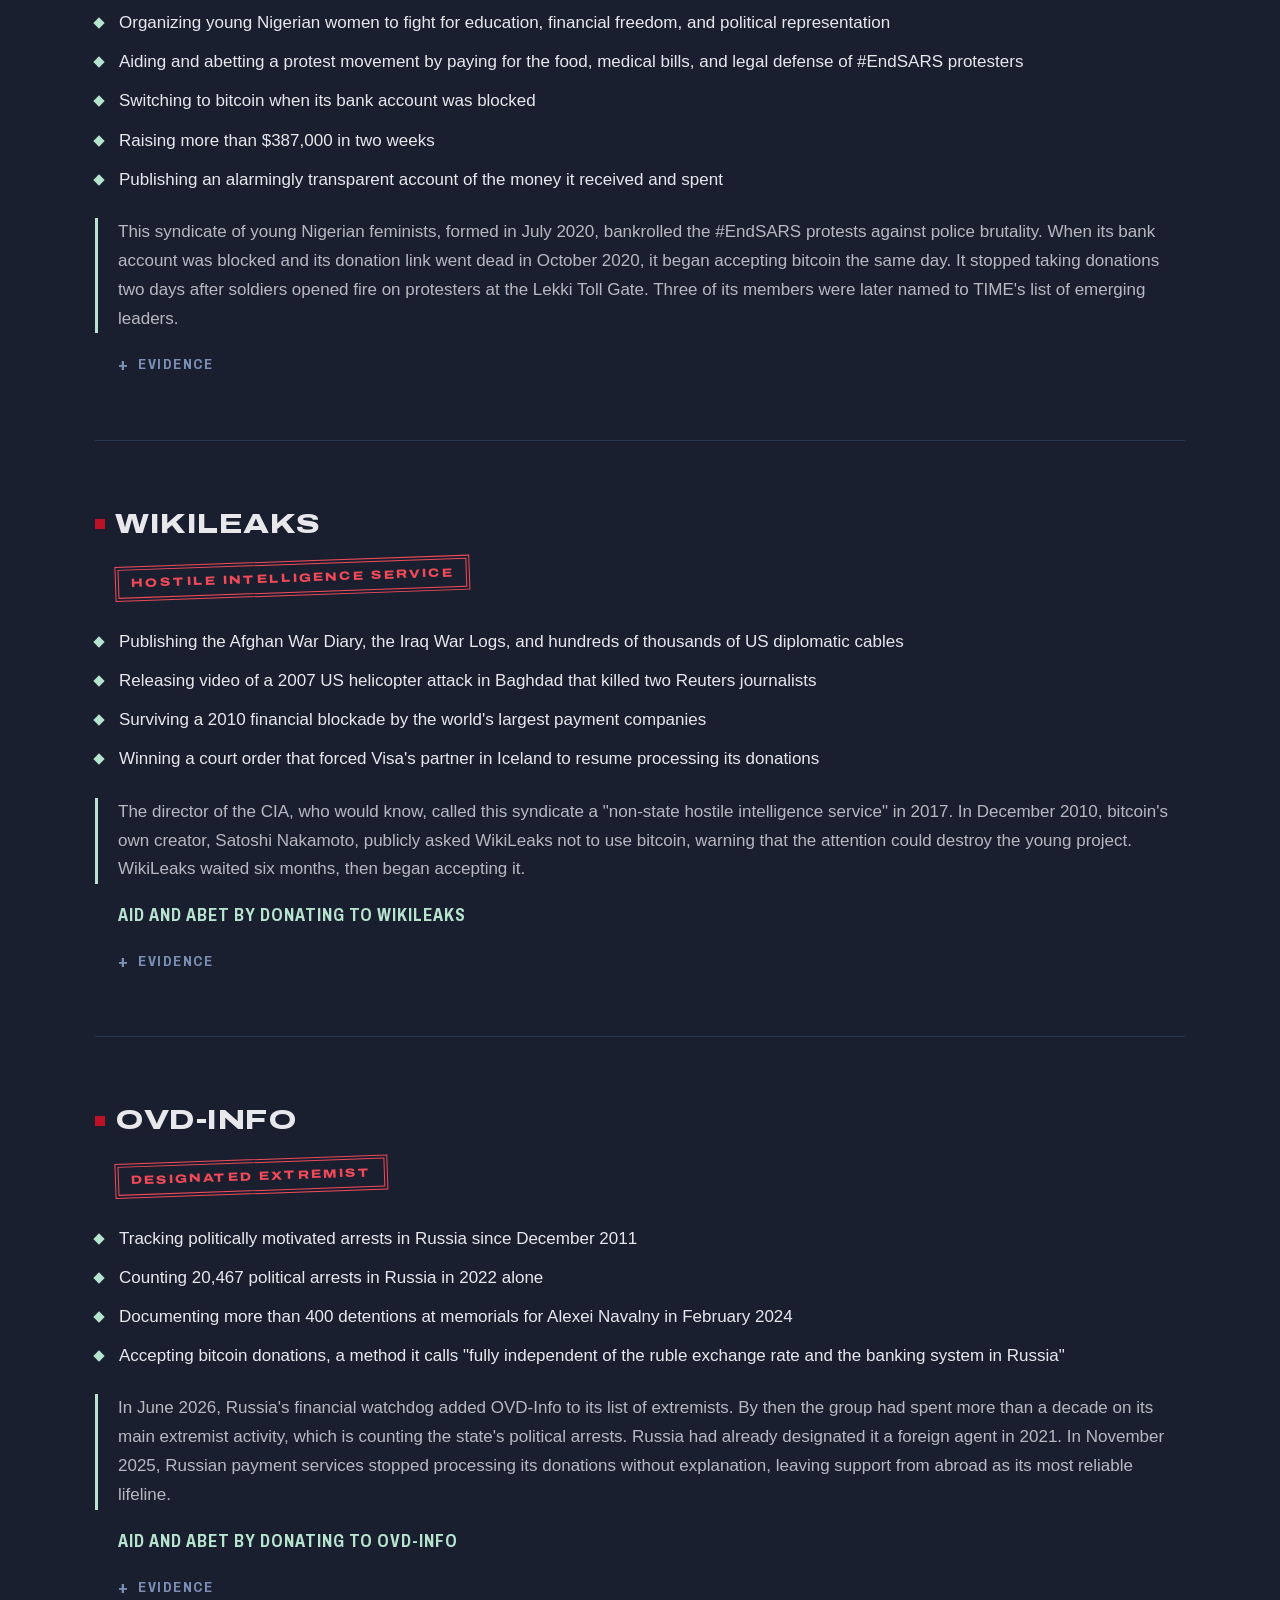
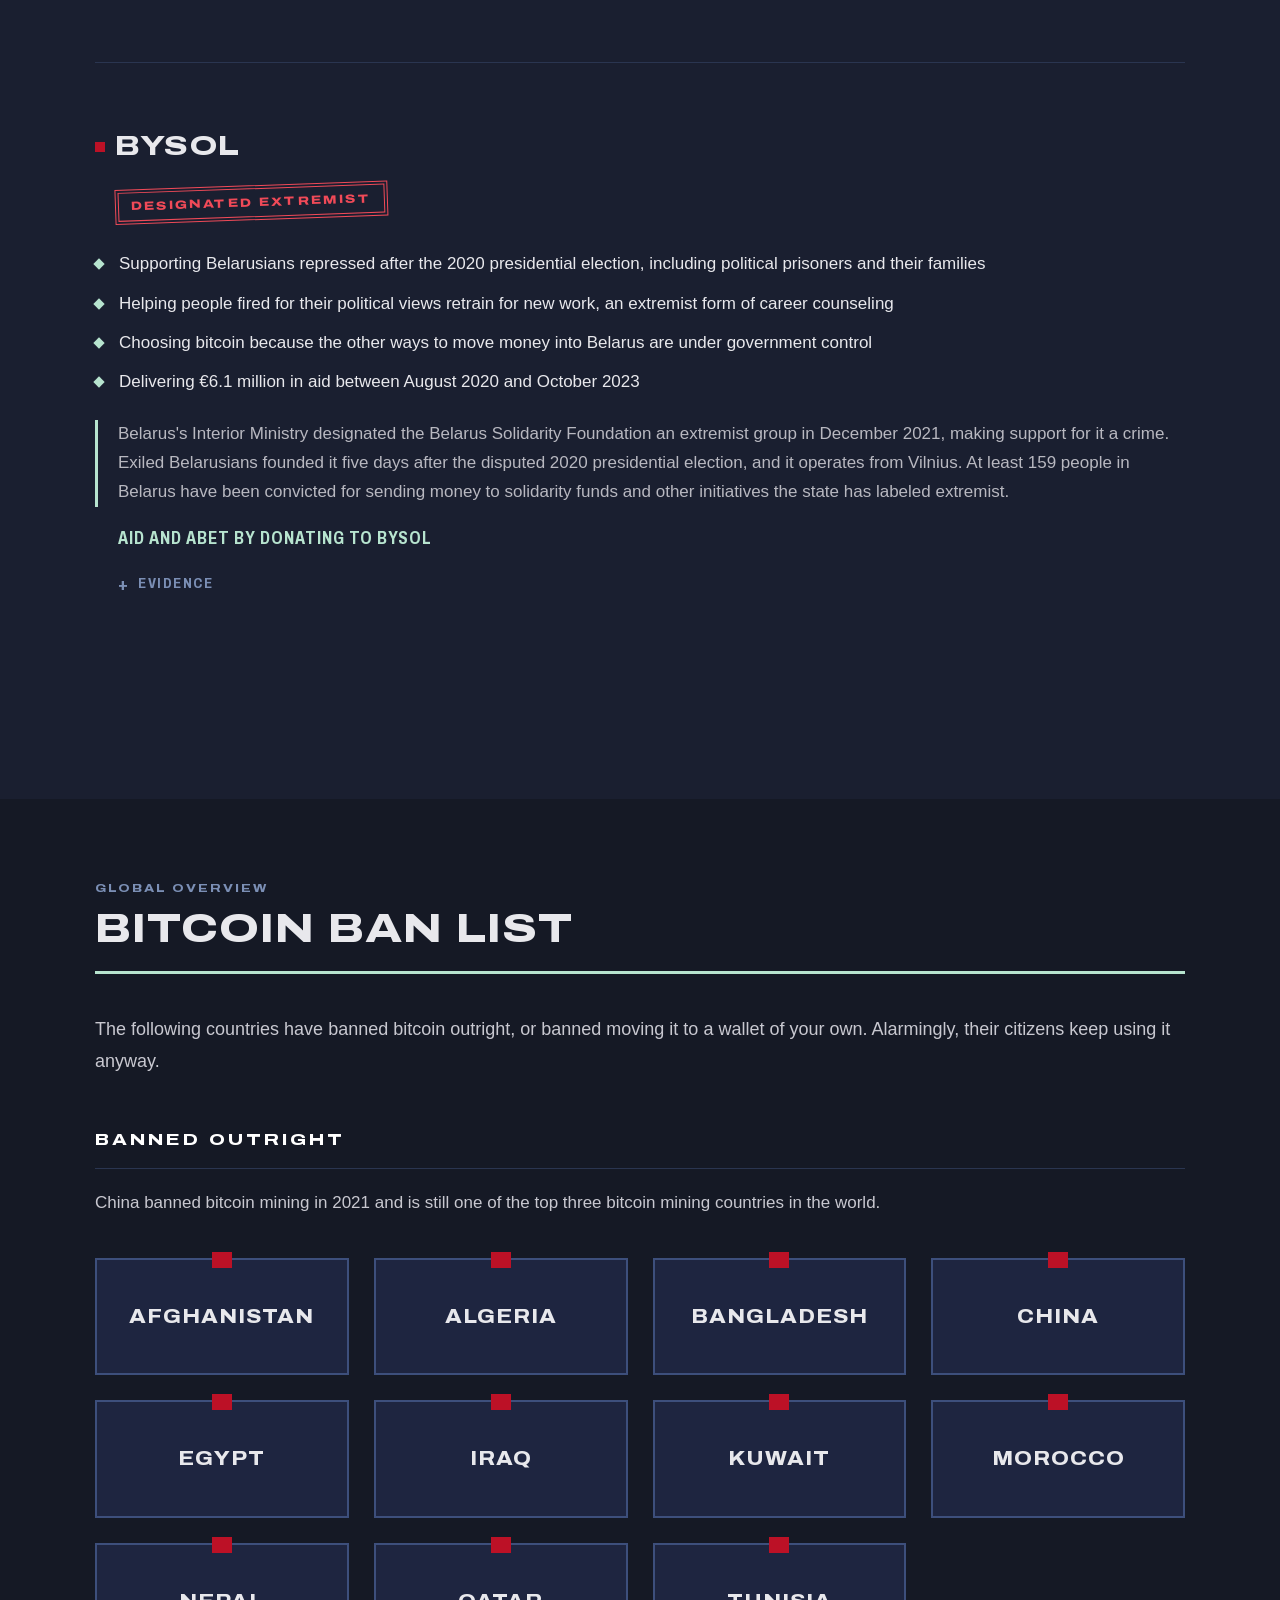
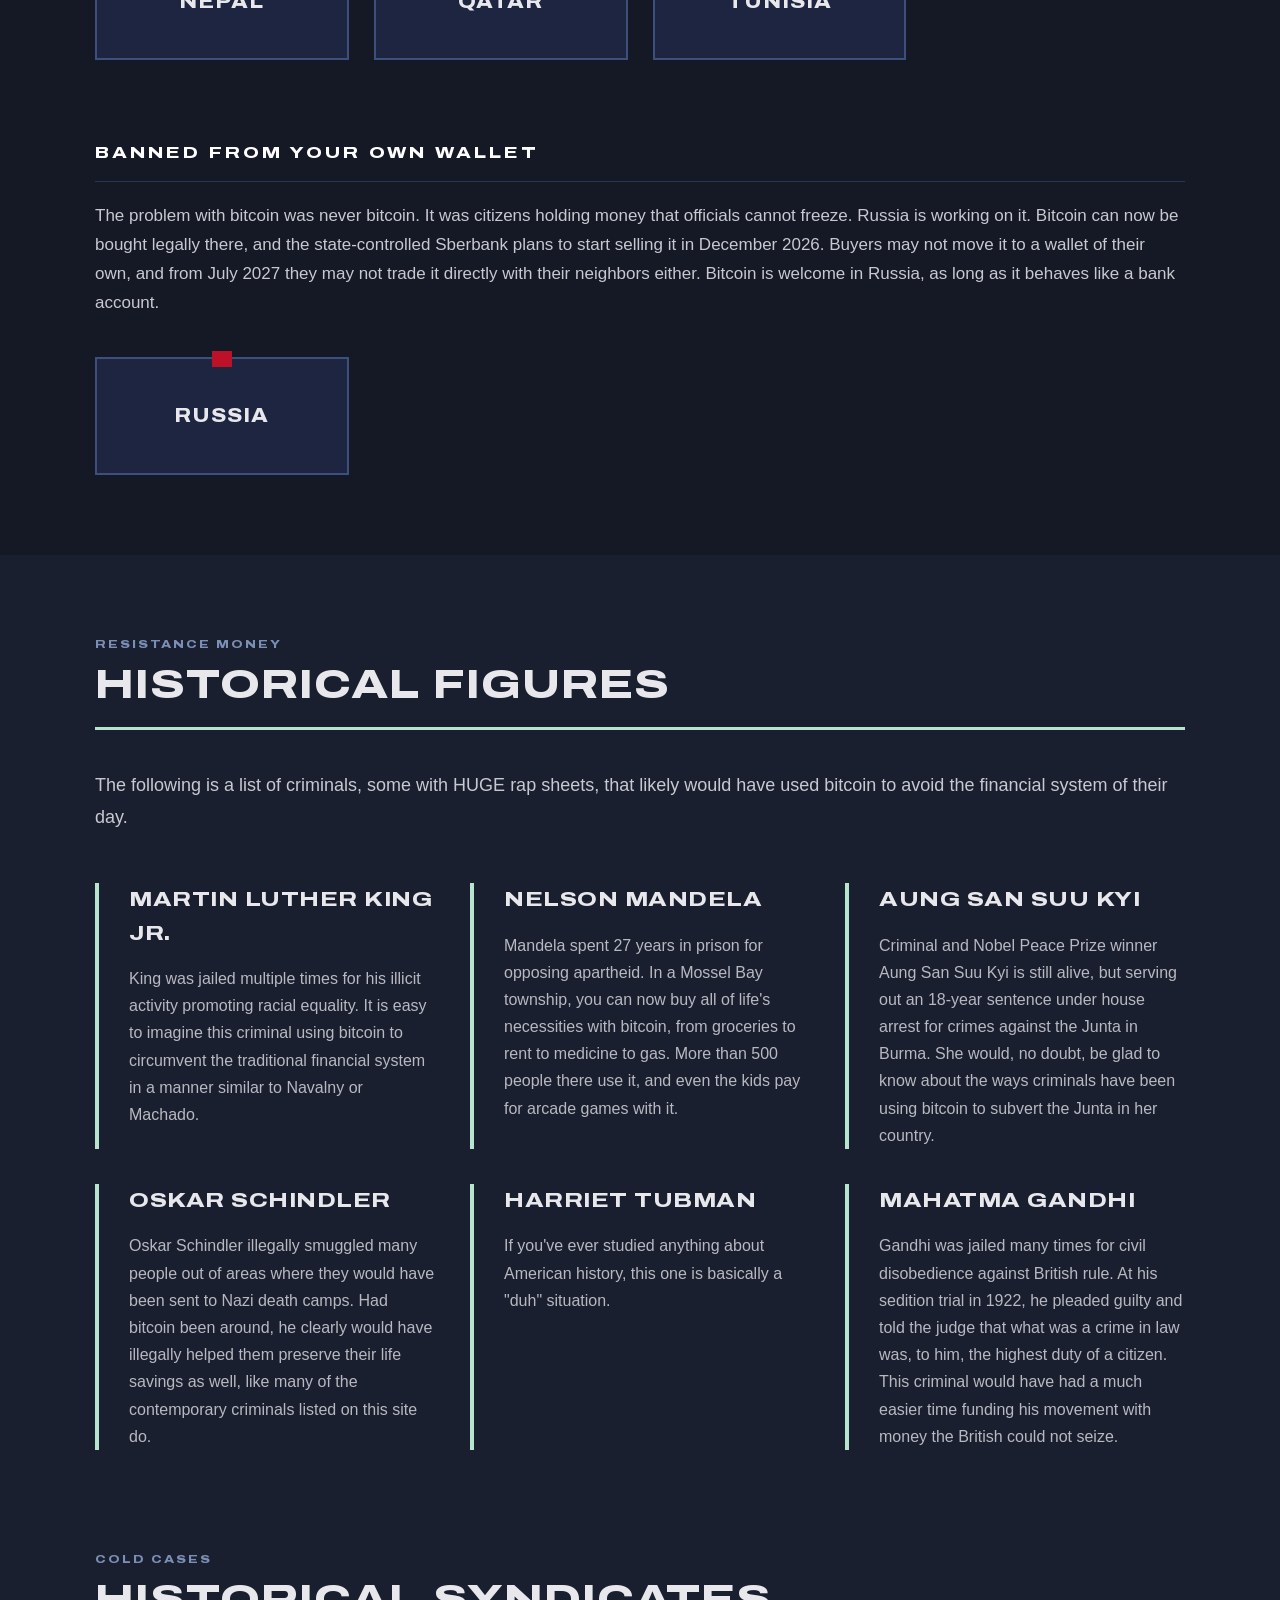
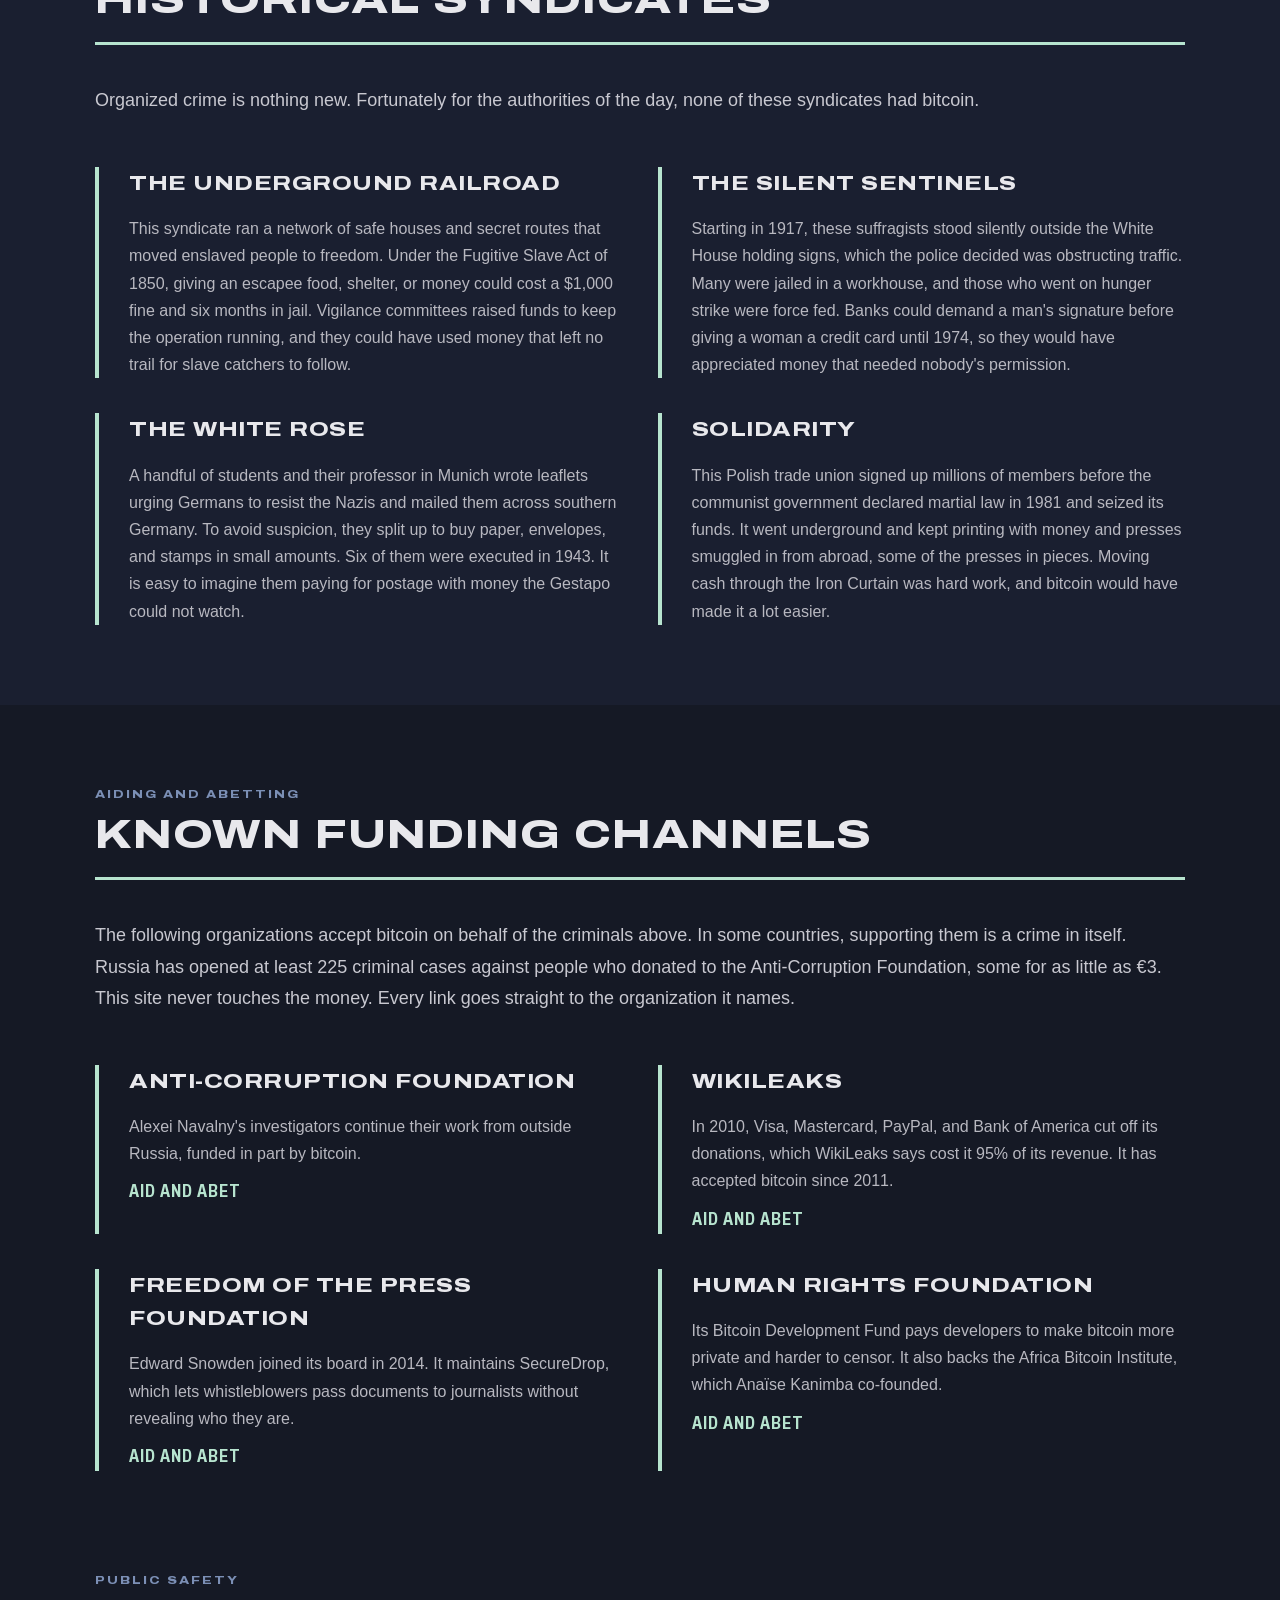
==== commit e091705f: "Fix the mobile menu and add accessibility and SEO basics The closed mobile menu no longer takes keyb" ====
--- a/threat/elevated/index.html
+++ b/threat/elevated/index.html
@@ -5,7 +5,8 @@
     <meta name="viewport" content="width=device-width, initial-scale=1.0">
     <title>My bitcoin criminal threat level is ELEVATED</title>
     <meta name="robots" content="noindex">
-    <link rel="icon" type="image/svg+xml" href="data:image/svg+xml,<svg xmlns='http://www.w3.org/2000/svg' viewBox='0 0 100 100'><rect fill='%23182658' width='100' height='100'/><text y='.9em' x='50%' text-anchor='middle' font-size='80' fill='white'>₿</text></svg>">
+    <link rel="icon" href="/favicon.ico" sizes="48x48">
+    <link rel="icon" href="/favicon.svg" type="image/svg+xml">
     <link rel="apple-touch-icon" href="/apple-touch-icon.png">
     <meta name="theme-color" content="#182658">
     <meta name="description" content="A satirical public warning about the activists, dissidents, and journalists who use bitcoin to resist authoritarian governments. Check your own threat level.">
